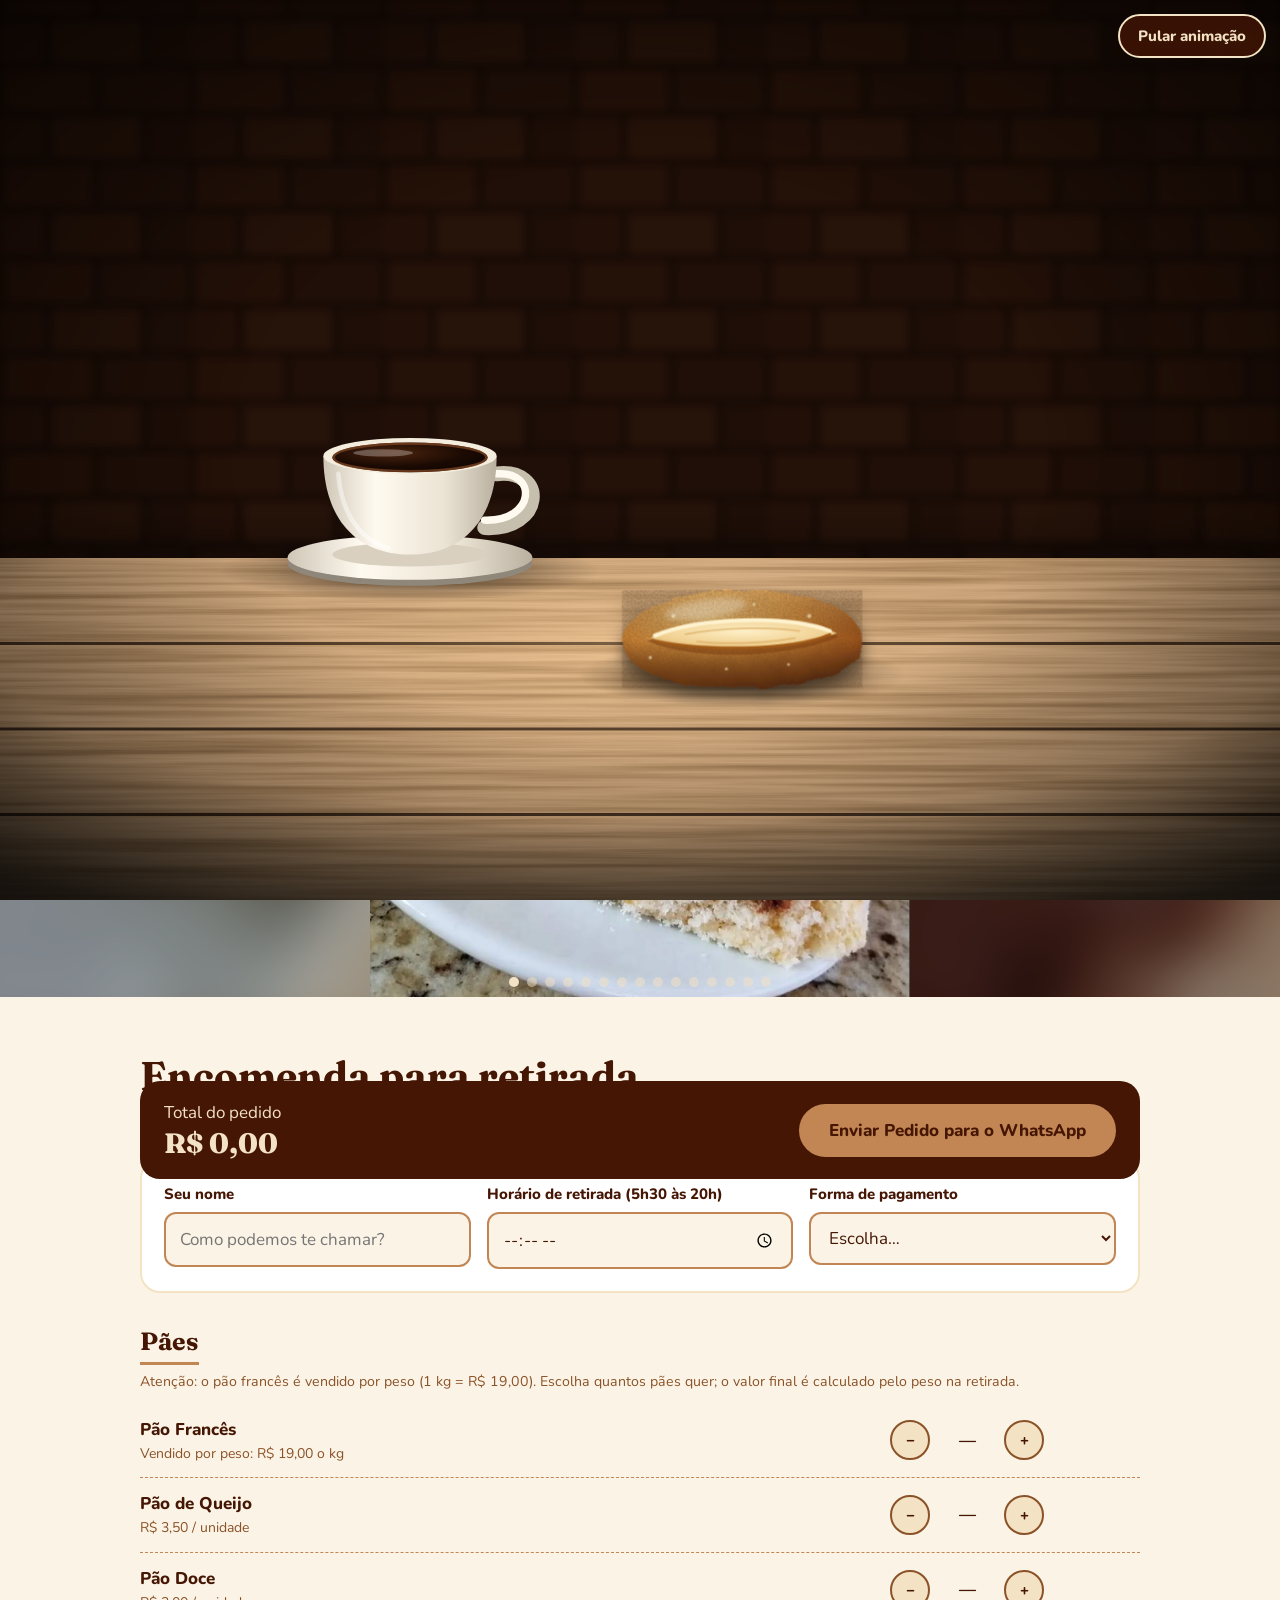
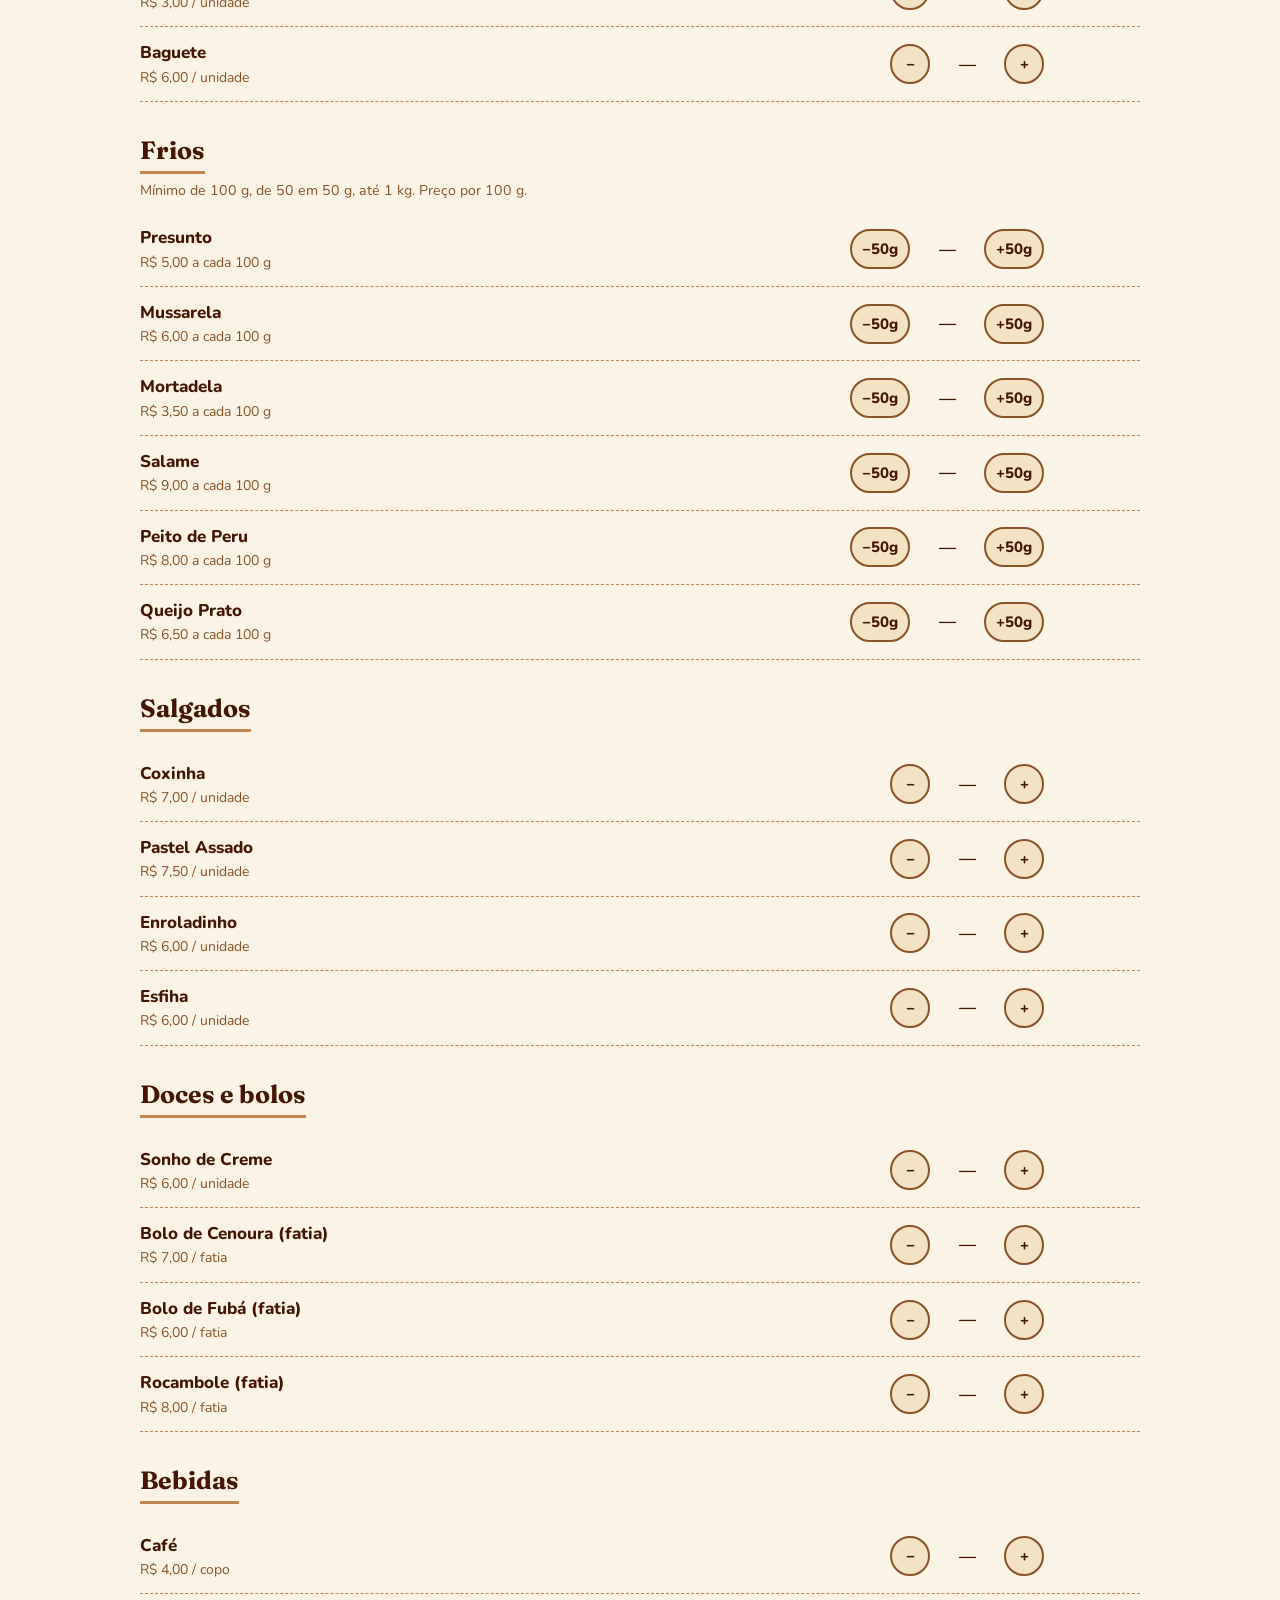
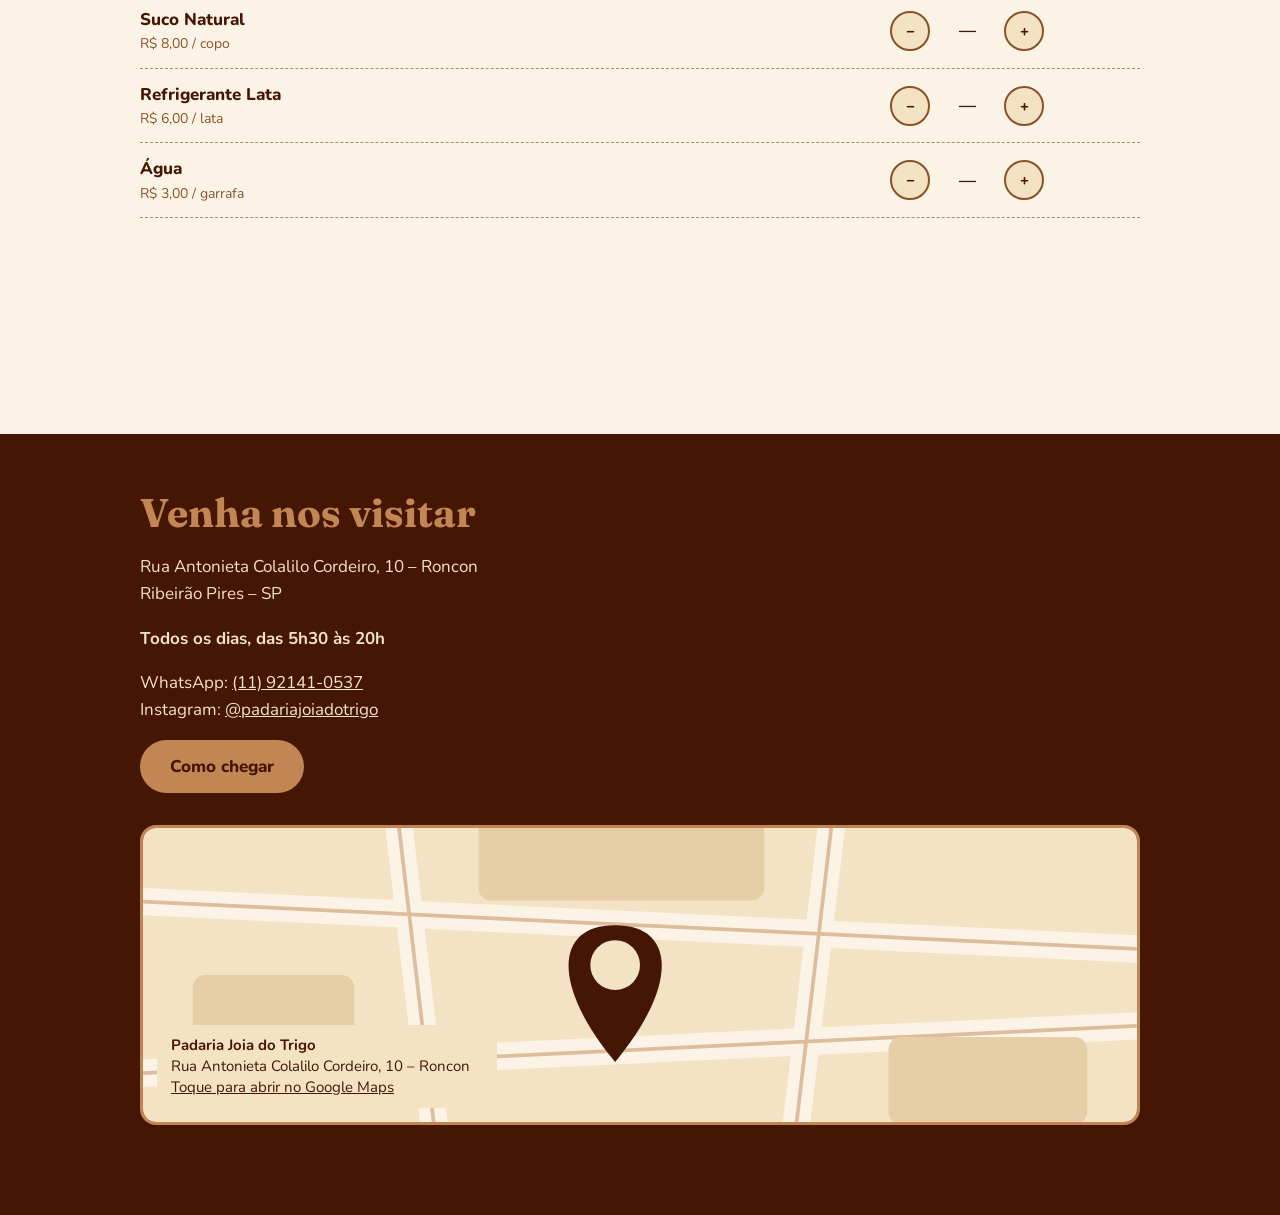
==== index.html @ 9c21bfbc "Add files via upload" ====
<!DOCTYPE html><html lang="pt-BR"><head><meta charset="utf-8"><meta name="viewport" content="width=device-width, initial-scale=1, viewport-fit=cover"><meta name="description" content="Padaria Joia do Trigo – Sabor e Tradição no Roncon, Ribeirão Pires. Faça sua encomenda para retirada pelo WhatsApp."><link rel="icon" href="images/logo.jpg"><title>Padaria Joia do Trigo</title>
<link href="https://fonts.googleapis.com/css2?family=Fraunces:wght@600;800&family=Nunito:wght@400;600;800&display=swap" rel="stylesheet">
<link rel="stylesheet" href="css/style.css"><link rel="stylesheet" href="css/intro.css"></head><body class="intro-on">
<noscript><style>#intro{display:none}.intro-on{overflow:auto}.intro-on .hero img.logo{visibility:visible}</style></noscript>
<div id="intro" role="dialog" aria-label="Animação de abertura">
<div class="world" aria-hidden="true">
<svg width="0" height="0" style="position:absolute" aria-hidden="true"><defs>
<pattern id="brk" width="120" height="60" patternUnits="userSpaceOnUse"><rect width="120" height="60" fill="#2a140a"/>
<rect x="2" y="2" width="56" height="26" rx="2" fill="#7a3b1b"/><rect x="62" y="2" width="56" height="26" rx="2" fill="#63301a"/>
<rect x="-28" y="32" width="56" height="26" rx="2" fill="#6e371a"/><rect x="32" y="32" width="56" height="26" rx="2" fill="#86441f"/><rect x="92" y="32" width="56" height="26" rx="2" fill="#5b2c15"/></pattern>
<filter id="speck" x="0" y="0" width="100%" height="100%"><feTurbulence type="fractalNoise" baseFrequency=".85" numOctaves="3" seed="4"/><feColorMatrix type="matrix" values="0 0 0 0 .1 0 0 0 0 .05 0 0 0 0 .02 1.5 0 0 0 -.3"/></filter>
<filter id="wood" x="0" y="0" width="100%" height="100%"><feTurbulence type="fractalNoise" baseFrequency=".004 .16" numOctaves="4" seed="8"/><feColorMatrix type="matrix" values="1 0 0 0 0 1 0 0 0 0 1 0 0 0 0 0 0 0 0 1"/><feComponentTransfer><feFuncR type="table" tableValues=".3 .55 .8 .62"/><feFuncG type="table" tableValues=".16 .32 .5 .36"/><feFuncB type="table" tableValues=".07 .15 .27 .18"/></feComponentTransfer></filter>
<filter id="rough" x="-5%" y="-10%" width="110%" height="120%"><feTurbulence type="fractalNoise" baseFrequency=".06" numOctaves="2" seed="3" result="t"/><feDisplacementMap in="SourceGraphic" in2="t" scale="5"/></filter>
<filter id="blur2"><feGaussianBlur stdDeviation="2.5"/></filter>
<radialGradient id="bodyg" cx=".35" cy=".28" r=".85"><stop offset="0" stop-color="#f7c978"/><stop offset=".45" stop-color="#d98c37"/><stop offset=".8" stop-color="#a65519"/><stop offset="1" stop-color="#5f2d0d"/></radialGradient>
<linearGradient id="shade" x1="0" y1="0" x2="0" y2="1"><stop offset="0" stop-color="#ffe6a8" stop-opacity=".35"/><stop offset=".5" stop-color="#000" stop-opacity="0"/><stop offset="1" stop-color="#2a0e00" stop-opacity=".55"/></linearGradient>
<radialGradient id="crumb" cx=".5" cy=".4" r=".7"><stop offset="0" stop-color="#fff0c8"/><stop offset=".7" stop-color="#f0cf8f"/><stop offset="1" stop-color="#c98d45"/></radialGradient>
<radialGradient id="cof" cx=".4" cy=".35" r=".75"><stop offset="0" stop-color="#4a230d"/><stop offset=".6" stop-color="#1b0a03"/><stop offset="1" stop-color="#0c0401"/></radialGradient>
<linearGradient id="por" x1="0" x2="1"><stop offset="0" stop-color="#cfc6b6"/><stop offset=".3" stop-color="#fffaf0"/><stop offset=".7" stop-color="#ebe3d3"/><stop offset="1" stop-color="#b9b0a0"/></linearGradient>
<radialGradient id="fireg" cx=".5" cy=".75" r=".8"><stop offset="0" stop-color="#fff0a8"/><stop offset=".25" stop-color="#ffb43a"/><stop offset=".6" stop-color="#e0620f"/><stop offset="1" stop-color="#6a1b00"/></radialGradient>
<radialGradient id="ovl" cx=".5" cy=".6" r=".6"><stop offset="0" stop-color="#ff9a30" stop-opacity=".55"/><stop offset="1" stop-color="#ff9a30" stop-opacity="0"/></radialGradient>
<radialGradient id="tl" cx=".5" cy=".25" r=".85"><stop offset="0" stop-color="#ffd9a0" stop-opacity=".28"/><stop offset=".6" stop-color="#000" stop-opacity=".1"/><stop offset="1" stop-color="#000" stop-opacity=".7"/></radialGradient><clipPath id="mclip"><path d="M135 440V245C135 160 215 105 320 105S505 160 505 245V440Z"/></clipPath>
</defs></svg>
<svg class="wall" viewBox="0 0 800 600" preserveAspectRatio="xMidYMid slice"><rect width="800" height="600" fill="url(#brk)"/><rect width="800" height="600" filter="url(#speck)" opacity=".7"/></svg><div class="spill"></div>
<div class="oven"><svg viewBox="0 0 640 460" class="ovsvg"><path d="M40 440V230C40 90 160 20 320 20S600 90 600 230V440Z" fill="url(#brk)"/><path d="M40 440V230C40 90 160 20 320 20S600 90 600 230V440Z" fill="url(#ovl)"/>
<path d="M115 440V245C115 140 205 80 320 80S525 140 525 245V440" fill="none" stroke="#2a140a" stroke-width="46"/><path d="M115 440V245C115 140 205 80 320 80S525 140 525 245V440" fill="none" stroke="#9a5026" stroke-width="40" stroke-dasharray="25 4"/><path d="M115 440V245C115 140 205 80 320 80S525 140 525 245V440" fill="none" stroke="#ffb066" stroke-opacity=".25" stroke-width="40" stroke-dasharray="25 4" transform="translate(0 -2)"/>
<g clip-path="url(#mclip)"><rect x="120" y="90" width="400" height="360" fill="url(#fireg)"/><rect x="120" y="90" width="400" height="360" fill="url(#brk)" opacity=".35"/><g class="fire"><ellipse cx="260" cy="400" rx="60" ry="26" fill="#ffd25a"/><ellipse cx="380" cy="405" rx="55" ry="22" fill="#ffc23a"/><ellipse cx="320" cy="385" rx="40" ry="34" fill="#fff2b0"/></g><rect x="120" y="395" width="400" height="50" fill="#1a0a04" opacity=".55"/><path class="dark" d="M135 440V245C135 160 215 105 320 105S505 160 505 245V440Z" fill="#100400"/></g>
<rect x="20" y="436" width="600" height="18" rx="3" fill="#59503f"/><rect x="20" y="436" width="600" height="4" fill="#8d8470"/></svg><div class="door"><i></i></div></div>
<svg class="room" viewBox="0 0 800 600" preserveAspectRatio="xMidYMid slice"><rect width="800" height="600" fill="url(#brk)"/><rect width="800" height="600" fill="#1a0c06" opacity=".72"/></svg>
<div class="table"><svg viewBox="0 0 800 300" preserveAspectRatio="none"><rect width="800" height="300" filter="url(#wood)"/><g stroke="#1c0d05" stroke-width="2.5" opacity=".75"><path d="M0 75H800M0 150H800M0 225H800"/></g><g stroke="#e6b27a" stroke-width="1" opacity=".35"><path d="M0 77H800M0 152H800M0 227H800"/></g><rect width="800" height="300" fill="url(#tl)"/></svg></div>
<div class="cshadow"></div><div class="bshadow"></div>
<div class="cup"><svg viewBox="0 0 180 130"><ellipse cx="90" cy="112" rx="82" ry="15" fill="#8f877a"/><ellipse cx="90" cy="108" rx="82" ry="15" fill="url(#por)"/><ellipse cx="90" cy="106" rx="52" ry="8" fill="#d9d0bf"/><path d="M148 52C182 48 180 90 140 88" fill="none" stroke="#c7bfae" stroke-width="10" stroke-linecap="round"/><path d="M148 52C176 50 174 84 140 83" fill="none" stroke="#fffaf0" stroke-width="5" stroke-linecap="round"/><path d="M32 40H148C148 82 126 106 90 106S32 82 32 40Z" fill="url(#por)"/><ellipse cx="90" cy="40" rx="58" ry="12" fill="#f4ecdc"/><ellipse cx="90" cy="41" rx="52" ry="10" fill="url(#cof)"/><ellipse cx="90" cy="41" rx="51" ry="9.2" fill="none" stroke="#7a4220" stroke-width="1.6" opacity=".8"/><ellipse cx="72" cy="38" rx="20" ry="2.4" fill="#fff" opacity=".28"/><path d="M42 52C44 78 56 96 76 102" fill="none" stroke="#fff" stroke-opacity=".45" stroke-width="3" stroke-linecap="round"/></svg></div>
<div class="bread"><svg viewBox="0 0 220 100"><g filter="url(#rough)"><path id="bp" d="M6 52C10 20 60 8 112 8s100 12 102 44c-2 30-49 40-102 40S10 84 6 52Z" fill="url(#bodyg)"/><path d="M6 52C10 20 60 8 112 8s100 12 102 44c-2 30-49 40-102 40S10 84 6 52Z" fill="url(#shade)"/></g>
<path d="M6 52C10 20 60 8 112 8s100 12 102 44c-2 30-49 40-102 40S10 84 6 52Z" filter="url(#speck)" opacity=".5"/>
<path d="M28 50C70 26 152 24 194 46C152 64 70 68 28 50Z" fill="#7a3c10" opacity=".55" transform="translate(0 2)"/><path d="M30 49C70 30 152 28 192 45C152 60 70 63 30 49Z" fill="url(#crumb)"/>
<path d="M34 47C72 31 150 29 186 43" fill="none" stroke="#fff3cf" stroke-width="3.5" stroke-linecap="round"/><path d="M36 52C74 60 150 61 186 46" fill="none" stroke="#a15a17" stroke-width="2.5" stroke-linecap="round"/><path d="M60 46C90 40 130 39 160 43M70 52C96 55 132 54 156 49" fill="none" stroke="#d9a85c" stroke-width="1.4" opacity=".7"/>
<ellipse cx="78" cy="24" rx="36" ry="8" fill="#fff" opacity=".28" filter="url(#blur2)" transform="rotate(-8 78 24)"/><g fill="#fff6dc" opacity=".55"><circle cx="50" cy="30" r="1.6"/><circle cx="120" cy="20" r="1.3"/><circle cx="168" cy="30" r="1.8"/><circle cx="96" cy="76" r="1.4"/><circle cx="150" cy="72" r="1.2"/><circle cx="30" cy="66" r="1.5"/></g></svg></div>

</div>
<canvas aria-hidden="true"></canvas><div class="dim"></div><div class="vig"></div>
<img class="logo" src="images/logo.jpg" alt="Logo da Padaria Joia do Trigo">
<button id="skip" type="button">Pular animação</button></div>

<header class="hero"><div class="wrap"><div>
<h1>Padaria Joia do Trigo – Sabor e Tradição no Roncon</h1>
<p>Pães sempre quentinhos, frios de qualidade, bolos e doces feitos todo dia. Aberto todos os dias das 5h30 às 20h.</p>
<a class="btn" href="#encomenda">Fazer Encomenda</a></div>
<img class="logo" src="images/logo.jpg" alt="Logo da Padaria Joia do Trigo, desde 1995"></div>
<div class="car" aria-label="Fotos dos nossos produtos"><div class="slides" id="slides"><div class="s"><img class="bg" alt="" aria-hidden="true"><img class="fg" src="images/foto-01.jpg" alt="Sonho recheado de chocolate"></div><div class="s"><img class="bg" alt="" aria-hidden="true"><img class="fg" src="images/foto-02.jpg" alt="Bolo de banana caramelizada"></div><div class="s"><img class="bg" alt="" aria-hidden="true"><img class="fg" src="images/foto-03.jpg" alt="Bolo de laranja"></div><div class="s"><img class="bg" alt="" aria-hidden="true"><img class="fg" src="images/foto-04.jpg" alt="Biscoito com goiabada"></div><div class="s"><img class="bg" alt="" aria-hidden="true"><img class="fg" src="images/foto-05.jpg" alt="Rocambole de morango"></div><div class="s"><img class="bg" alt="" aria-hidden="true"><img class="fg" src="images/foto-06.jpg" alt="Sonho de creme"></div><div class="s"><img class="bg" alt="" aria-hidden="true"><img class="fg" src="images/foto-07.jpg" alt="Brigadeiro"></div><div class="s"><img class="bg" alt="" aria-hidden="true"><img class="fg" src="images/foto-08.jpg" alt="Rosquinhas açucaradas"></div><div class="s"><img class="bg" alt="" aria-hidden="true"><img class="fg" src="images/foto-09.jpg" alt="Sonhos com doce de leite"></div><div class="s"><img class="bg" alt="" aria-hidden="true"><img class="fg" src="images/foto-10.jpg" alt="Copinhos de chocolate com morango"></div><div class="s"><img class="bg" alt="" aria-hidden="true"><img class="fg" src="images/foto-11.jpg" alt="Copinhos de creme com morango"></div><div class="s"><img class="bg" alt="" aria-hidden="true"><img class="fg" src="images/foto-12.jpg" alt="Vitrine de salgados e doces"></div><div class="s"><img class="bg" alt="" aria-hidden="true"><img class="fg" src="images/foto-13.jpg" alt="Vitrine de rosquinhas e sonhos"></div><div class="s"><img class="bg" alt="" aria-hidden="true"><img class="fg" src="images/foto-14.jpg" alt="Vitrine de bolos e sobremesas"></div><div class="s"><img class="bg" alt="" aria-hidden="true"><img class="fg" src="images/foto-15.jpg" alt="Vitrine de pães doces"></div></div>
<button class="prev" aria-label="Foto anterior">‹</button><button class="next" aria-label="Próxima foto">›</button><div class="dots" id="dots"></div></div></header>

<section id="encomenda"><div class="wrap">
<h2>Encomenda para retirada</h2><p class="sub">Monte seu pedido e envie pelo WhatsApp. O pagamento é feito na retirada.</p>
<div class="card fields">
<div><label for="nome">Seu nome</label><input id="nome" autocomplete="name" placeholder="Como podemos te chamar?"></div>
<div><label for="hora">Horário de retirada (5h30 às 20h)</label><input id="hora" type="time" min="05:30" max="20:00"></div>
<div><label for="pag">Forma de pagamento</label><select id="pag"><option value="">Escolha…</option><option>Dinheiro</option><option>Pix</option><option>Cartão de débito</option><option>Cartão de crédito</option></select></div></div>

<div id="menu"></div>
<div class="total"><div>Total do pedido<br><strong id="tot">R$ 0,00</strong><small id="wn" style="display:none;font-size:13px;opacity:.85"><br>Sem o pão francês, cobrado pelo peso</small></div><button class="btn send" id="send">Enviar Pedido para o WhatsApp</button></div>
<p class="err" id="err" role="alert"></p>
</div></section>

<footer id="local"><div class="wrap"><div>
<h2>Venha nos visitar</h2>
<p>Rua Antonieta Colalilo Cordeiro, 10 – Roncon<br>Ribeirão Pires – SP</p>
<p><b>Todos os dias, das 5h30 às 20h</b></p>
<p>WhatsApp: <a href="https://wa.me/5511921410537">(11) 92141-0537</a><br>Instagram: <a href="https://instagram.com/padariajoiadotrigo">@padariajoiadotrigo</a></p>
<a class="btn send" href="https://www.google.com/maps/dir/?api=1&destination=Rua+Antonieta+Colalilo+Cordeiro+10+Roncon+Ribeirao+Pires+SP">Como chegar</a></div>
<a class="map" href="https://www.google.com/maps/search/?api=1&query=Rua+Antonieta+Colalilo+Cordeiro+10+Roncon+Ribeirao+Pires+SP" target="_blank" rel="noopener" aria-label="Abrir a localização da padaria no Google Maps">
<svg viewBox="0 0 800 300" preserveAspectRatio="xMidYMid slice" aria-hidden="true"><rect width="800" height="300" fill="#f3e2c4"/><g stroke="#fbf4e6" stroke-width="22" fill="none"><path d="M-20 90 L820 130"/><path d="M-20 230 L820 190"/><path d="M200 -20 L240 320"/><path d="M560 -20 L520 320"/></g><g stroke="#c28554" stroke-width="3" fill="none" opacity=".5"><path d="M-20 90 L820 130"/><path d="M-20 230 L820 190"/><path d="M200 -20 L240 320"/><path d="M560 -20 L520 320"/></g><rect x="270" y="20" width="230" height="70" rx="10" fill="#e6cfa6"/><rect x="600" y="200" width="160" height="70" rx="10" fill="#e6cfa6"/><rect x="40" y="150" width="130" height="60" rx="10" fill="#e6cfa6"/><g transform="translate(380 150)"><path d="M0 70C-50 10-50-40 0-40S50 10 0 70Z" fill="#461604"/><circle cy="-8" r="20" fill="#f3e2c4"/></g></svg>
<span class="mapcap"><b>Padaria Joia do Trigo</b><br>Rua Antonieta Colalilo Cordeiro, 10 – Roncon<br><u>Toque para abrir no Google Maps</u></span></a></div></footer>

<a class="wa" href="https://wa.me/5511921410537" aria-label="Chamar no WhatsApp"><svg viewBox="0 0 24 24"><path d="M12 2a10 10 0 0 0-8.6 15.1L2 22l5-1.3A10 10 0 1 0 12 2Zm5.8 14.2c-.2.7-1.4 1.300-1.900 1.300-.5.1-1.100.1-1.800-.1-.4-.1-1-.3-1.700-.6-3-1.300-4.900-4.300-5-4.500-.1-.2-1.200-1.600-1.200-3s.8-2.100 1-2.400c.3-.3.600-.3.800-.3h.6c.2 0 .4 0 .6.500l.8 1.900c.1.2.1.400 0 .6l-.4.600c-.2.200-.3.300-.1.600.2.300.8 1.300 1.700 2.100 1.200 1 2.100 1.300 2.400 1.500.3.100.5.100.6-.1l.9-1.100c.2-.3.400-.2.700-.1l1.800.9c.3.100.5.200.5.300.1.200.1.800-.1 1.500Z"/></svg></a>

<script src="js/main.js"></script><script src="js/intro.js"></script></body></html>
---- css/style.css ----
:root{--dark:#461604;--brown:#8b5228;--caramel:#c28554;--cream:#f3e2c4;--paper:#fbf4e6;--ink:#461604;box-sizing:border-box;padding-top:env(safe-area-inset-top,0px);padding-bottom:env(safe-area-inset-bottom,0px)}
*,*:before,*:after{box-sizing:inherit}html{scroll-behavior:smooth;scroll-padding-top:env(safe-area-inset-top,0px)}
body{margin:0;background:var(--paper);color:var(--ink);font:17px/1.6 Nunito,system-ui,sans-serif}
h1,h2,h3{font-family:Fraunces,Georgia,serif;line-height:1.15;margin:0}
.wrap{max-width:1040px;margin:0 auto;padding:0 20px}
.btn{display:inline-block;border:0;border-radius:999px;background:var(--dark);color:var(--cream);font:800 17px Nunito,sans-serif;padding:15px 30px;cursor:pointer;text-decoration:none}
.btn:hover{background:var(--brown)}.btn:focus-visible,button:focus-visible,input:focus-visible,select:focus-visible{outline:3px solid var(--caramel);outline-offset:2px}
.hero{background:var(--caramel);color:var(--dark);padding:48px 0 0;overflow:hidden}
.hero .wrap{display:grid;grid-template-columns:1.2fr .8fr;gap:32px;align-items:center}
.hero h1{font-size:clamp(34px,6vw,60px);font-weight:800}.hero p{font-size:19px;max-width:30em;margin:18px 0 26px}
.hero img.logo{width:100%;max-width:300px;justify-self:center;border-radius:50%;border:6px solid var(--cream);box-shadow:0 10px 30px #461604, 0 0 0 0 transparent}
.car{position:relative;margin-top:44px;background:var(--dark)}
.slides{display:flex;transition:transform .6s ease}
.s{flex:0 0 100%;position:relative;height:min(75vw,540px);overflow:hidden;background:var(--dark)}.s img{position:absolute;inset:0;width:100%;height:100%}.s .bg{object-fit:cover;filter:blur(24px) brightness(.7);transform:scale(1.2)}.s .fg{object-fit:contain;object-position:center}
.car button{position:absolute;top:50%;transform:translateY(-50%);width:44px;height:44px;border-radius:50%;border:0;background:var(--cream);color:var(--dark);font-size:22px;cursor:pointer}
.prev{left:12px}.next{right:12px}
.dots{position:absolute;bottom:10px;left:0;right:0;display:flex;justify-content:center;gap:8px}
.dots i{width:10px;height:10px;border-radius:50%;background:var(--cream);opacity:.5;cursor:pointer}.dots i.on{opacity:1}
section{padding:56px 0}h2{font-size:clamp(28px,4.5vw,40px);margin-bottom:8px}.sub{color:var(--brown);margin:0 0 24px}
.card{background:#fff;border:2px solid var(--cream);border-radius:20px;padding:22px}
.fields{display:grid;grid-template-columns:repeat(auto-fit,minmax(220px,1fr));gap:16px}
label{display:block;font-weight:800;font-size:15px;margin-bottom:6px}
input,select{width:100%;font:inherit;padding:12px 14px;border:2px solid var(--caramel);border-radius:12px;background:var(--paper);color:var(--ink)}
.cat{margin-top:34px}.cat h3{font-size:25px;border-bottom:3px solid var(--caramel);padding-bottom:6px;margin-bottom:6px;display:inline-block}
.cat small{display:block;color:var(--brown);margin-bottom:10px}
.item{display:flex;align-items:center;gap:12px;padding:12px 0;border-bottom:1px dashed var(--caramel);flex-wrap:wrap}
.item .n{flex:1 1 150px;font-weight:800}.item .n span{display:block;font-weight:400;font-size:14px;color:var(--brown)}
.q{display:flex;align-items:center;gap:8px}.q button{min-width:40px;height:40px;padding:0 10px;border-radius:999px;border:2px solid var(--brown);background:var(--cream);color:var(--dark);font:800 15px Nunito,sans-serif;cursor:pointer}
.q button:hover{background:var(--caramel)}.q b{min-width:58px;text-align:center}
.sub2{min-width:84px;text-align:right;font-weight:800}
.total{position:sticky;bottom:0;margin-top:28px;background:var(--dark);color:var(--cream);border-radius:20px;padding:18px 24px;display:flex;justify-content:space-between;align-items:center;gap:16px;flex-wrap:wrap}
.total strong{font:800 28px Fraunces,serif}
.send{background:var(--caramel);color:var(--dark)}.send:hover{background:var(--cream)}
.err{color:#9b1c1c;font-weight:800;margin:10px 0 0;min-height:1.4em}
footer{background:var(--dark);color:var(--cream);padding:56px 0 90px}
footer .wrap{display:block}.map{display:block;position:relative;margin-top:32px;border-radius:16px;overflow:hidden;border:3px solid var(--caramel);height:300px;color:var(--dark);text-decoration:none}.map svg{width:100%;height:100%;display:block}.mapcap{position:absolute;left:14px;bottom:14px;right:14px;max-width:340px;background:var(--cream);border-radius:12px;padding:10px 14px;font-size:15px;line-height:1.4;color:var(--dark)}footer h2{color:var(--caramel)}footer a{color:var(--cream)}
footer iframe{width:100%;height:300px;border:0;border-radius:16px;background:var(--brown)}
.wa{position:fixed;right:max(18px,env(safe-area-inset-right,0px));bottom:calc(18px + env(safe-area-inset-bottom,0px));width:60px;height:60px;border-radius:50%;background:var(--caramel);border:3px solid var(--dark);display:grid;place-items:center;z-index:9}
.wa svg{width:32px;height:32px;fill:var(--dark)}
@media(max-width:720px){.hero .wrap{grid-template-columns:1fr}.hero img.logo{max-width:200px;order:-1}.item{align-items:flex-start}}
@media(prefers-reduced-motion:reduce){.slides{transition:none}}
---- css/intro.css ----
/* Intro cinematográfica: forno > café > logo > site */
.intro-on{overflow:hidden}
.intro-on .hero img.logo{visibility:hidden}
#intro{--u:min(1vw,1.7vh);position:fixed;inset:0;z-index:1000;background:#1a0b03;overflow:hidden;transition:background-color 1.6s ease,opacity .6s ease;color:#f3e2c4;font-family:Nunito,system-ui,sans-serif}
#intro.out{opacity:0;pointer-events:none}
#intro.s4{background-color:transparent}
#intro *{box-sizing:border-box}
.world{position:absolute;inset:0 auto 0 0;width:200vw;will-change:transform;transition:opacity 1.6s}
.go .world{animation:pan 4s 4s cubic-bezier(.45,0,.25,1) forwards}
@keyframes pan{to{transform:translate3d(-100vw,0,0)}}
.wall{position:absolute;left:0;top:0;width:100vw;height:100%;background:repeating-linear-gradient(0deg,rgba(0,0,0,.4) 0 2px,transparent 2px 36px),repeating-linear-gradient(90deg,rgba(0,0,0,.28) 0 2px,transparent 2px 84px),linear-gradient(#5a2a12,#24100a)}
.spill{position:absolute;left:0;top:0;width:100vw;height:100%;background:radial-gradient(ellipse 45% 55% at 50% 48%,rgba(255,170,70,.55),transparent 70%);opacity:0}
.go .spill{animation:fade 2s .4s forwards}
@keyframes fade{to{opacity:1}}
.room{position:absolute;left:100vw;top:0;width:100vw;height:100%;background:radial-gradient(ellipse 60% 50% at 50% 30%,rgba(255,200,130,.28),transparent 70%),linear-gradient(#3a2216,#1d100a)}
.table{position:absolute;left:100vw;top:62vh;width:100vw;height:38vh;background:repeating-linear-gradient(90deg,rgba(0,0,0,.35) 0 2px,transparent 2px 22vw),repeating-linear-gradient(88deg,rgba(255,220,170,.06) 0 3px,rgba(0,0,0,.08) 3px 9px),linear-gradient(#a8693a,#6d3a1c 60%,#4a2410);box-shadow:inset 0 3px 0 #d9a272,0 -14px 40px rgba(0,0,0,.4)}
.oven{position:absolute;left:50vw;top:46%;width:calc(64*var(--u));height:calc(46*var(--u));transform:translate(-50%,-50%);perspective:900px}
.arch{position:absolute;inset:0;border-radius:50% 50% 5% 5%/64% 64% 5% 5%;background:linear-gradient(#3b1b0c,#1f0d05);box-shadow:inset 0 0 0 calc(2*var(--u)) #6b3a1c,0 20px 60px #000a;padding:calc(4*var(--u))}
.mouth{position:relative;width:100%;height:100%;border-radius:50% 50% 3% 3%/62% 62% 3% 3%;overflow:hidden;background:radial-gradient(ellipse at 50% 70%,#ffd27a,#ff8a22 40%,#8b2d00 85%)}
.dark{position:absolute;inset:0;background:#120500;animation:none}
.go .dark{animation:lit 1.8s .3s forwards}
@keyframes lit{to{opacity:0}}
.door{position:absolute;left:calc(4*var(--u));right:calc(4*var(--u));top:calc(4*var(--u));bottom:calc(4*var(--u));border-radius:50% 50% 3% 3%/62% 62% 3% 3%;background:linear-gradient(135deg,#4a4a4a,#1b1b1b);border:3px solid #777;transform-origin:50% 100%;backface-visibility:visible}
.door i{position:absolute;left:25%;right:25%;top:42%;height:5%;border-radius:99px;background:#bbb}
.go .door{animation:door 1.4s .3s cubic-bezier(.2,.7,.2,1) forwards}
@keyframes door{to{transform:rotateX(-84deg)}}
.bread{position:absolute;left:50vw;top:50%;width:calc(22*var(--u));opacity:0;will-change:transform;filter:drop-shadow(0 6px 10px rgba(0,0,0,.45))}
.bread svg,.cup svg{display:block;width:100%;height:auto}
.go .bread{animation:fly 8s forwards}
@keyframes fly{0%{opacity:0;transform:translate(-50%,calc(-50% + 2vh)) scale(.6);animation-timing-function:ease-out}
17%{opacity:1;transform:translate(-50%,calc(-50% + 2vh)) scale(.7);animation-timing-function:cubic-bezier(.3,.7,.3,1)}
50%{opacity:1;transform:translate(-50%,calc(-50% - 14vh)) scale(1.15);animation-timing-function:ease-in-out}
63%{transform:translate(calc(-50% + 36vw),calc(-50% - 30vh)) scale(1.2) rotate(-8deg);animation-timing-function:ease-in-out}
82%{transform:translate(calc(-50% + 84vw),calc(-50% - 18vh)) scale(1.08) rotate(6deg);animation-timing-function:cubic-bezier(.4,0,.3,1)}
100%{opacity:1;transform:translate(calc(-50% + 108vw),calc(-50% + 21vh)) scale(.9) rotate(0)}}
.cup{position:absolute;left:132vw;top:63vh;width:calc(20*var(--u));transform:translate(-50%,-88%);filter:drop-shadow(0 8px 8px rgba(0,0,0,.45))}
canvas{position:absolute;inset:0;width:100%;height:100%;pointer-events:none;transition:opacity 1.2s}
.vig{position:absolute;inset:0;pointer-events:none;background:radial-gradient(ellipse at 50% 50%,transparent 45%,rgba(0,0,0,.65));transition:opacity 1.6s}
.dim{position:absolute;inset:0;background:#120600;opacity:0;transition:opacity 2s;pointer-events:none}
.s3 .dim{opacity:.6}
.logo{position:fixed;left:50%;top:50%;width:min(62vw,340px);aspect-ratio:1;border-radius:50%;border:6px solid #f3e2c4;object-fit:cover;opacity:0;filter:blur(18px) brightness(2.4);transform:translate(-50%,-50%) scale(.88);box-shadow:0 0 90px 20px rgba(255,200,120,.75);transition:opacity 2.4s ease,filter 2.4s ease,transform 1.6s ease,box-shadow 1.6s}
.s3 .logo{opacity:1;filter:none;transform:translate(-50%,-50%) scale(1)}
.s4 .logo{transform:translate(-50%,-50%) scale(1.1);box-shadow:0 10px 30px #461604}
.s4 .world,.s4 .dim,.s4 .vig,.s4 canvas{opacity:0}
#intro .logo.fly{transition:transform 1.8s cubic-bezier(.65,0,.25,1),box-shadow 1s;box-shadow:0 10px 30px #461604}
#skip{position:fixed;top:calc(14px + env(safe-area-inset-top,0px));right:14px;z-index:1001;border:2px solid #f3e2c4;background:rgba(70,22,4,.75);color:#f3e2c4;font:800 15px Nunito,sans-serif;padding:10px 18px;border-radius:999px;cursor:pointer;backdrop-filter:blur(6px)}
#skip:hover{background:#c28554;color:#461604}#skip:focus-visible{outline:3px solid #c28554;outline-offset:2px}
/* v2: acabamento realista */
.wall,.room{position:absolute;top:0;height:100%;width:100vw}.wall{left:0}.room{left:100vw;filter:blur(4px) brightness(.7)}
.oven{aspect-ratio:640/460;height:auto;perspective:1000px;filter:drop-shadow(0 18px 40px rgba(0,0,0,.7))}.ovsvg{position:absolute;inset:0;width:100%;height:100%}
.fire ellipse{transform-box:fill-box;transform-origin:50% 100%;animation:flick .5s infinite alternate ease-in-out}.fire ellipse:nth-child(2){animation-duration:.37s}.fire ellipse:nth-child(3){animation-duration:.61s}
@keyframes flick{from{opacity:.55;transform:scale(.9,.8)}to{opacity:1;transform:scale(1.08,1.15)}}
.dark{opacity:1}.go .dark{animation:lit 1.8s .3s forwards}
.door{left:21.1%;top:22.8%;right:auto;bottom:auto;width:57.8%;height:72.8%;border-radius:50% 50% 2% 2%/55% 55% 2% 2%;background:linear-gradient(135deg,#5c5751,#262320 45%,#3b3732 70%,#151311);border:0;box-shadow:inset 0 0 0 4px #77716a,inset 0 0 40px #000,0 10px 30px #000a}
.door:after{content:"";position:absolute;inset:7% 9%;border:3px dotted #9a948a;border-radius:inherit;opacity:.55}
.door i{background:linear-gradient(#e6e0d6,#7d776e);box-shadow:0 3px 6px #000a}
.go .spill{animation:fade 2s .4s forwards,flk .35s 2.4s infinite alternate ease-in-out}
@keyframes flk{from{opacity:.82}to{opacity:1}}
.table{overflow:hidden}.table svg{width:100%;height:100%;display:block}
.bread{filter:drop-shadow(0 10px 8px rgba(0,0,0,.5))}
.cup{width:calc(21*var(--u));filter:none}
.cshadow,.bshadow{position:absolute;border-radius:50%;background:radial-gradient(ellipse,rgba(0,0,0,.65),transparent 70%);transform:translate(-50%,-50%);pointer-events:none}
.cshadow{left:132vw;top:63.3vh;width:calc(30*var(--u));height:calc(5*var(--u))}
.bshadow{left:158vw;top:75vh;width:calc(26*var(--u));height:calc(5*var(--u));opacity:0}
.go .bshadow{animation:shad 8s forwards}@keyframes shad{0%,78%{opacity:0;transform:translate(-50%,-50%) scale(.6)}100%{opacity:.9;transform:translate(-50%,-50%) scale(1)}}
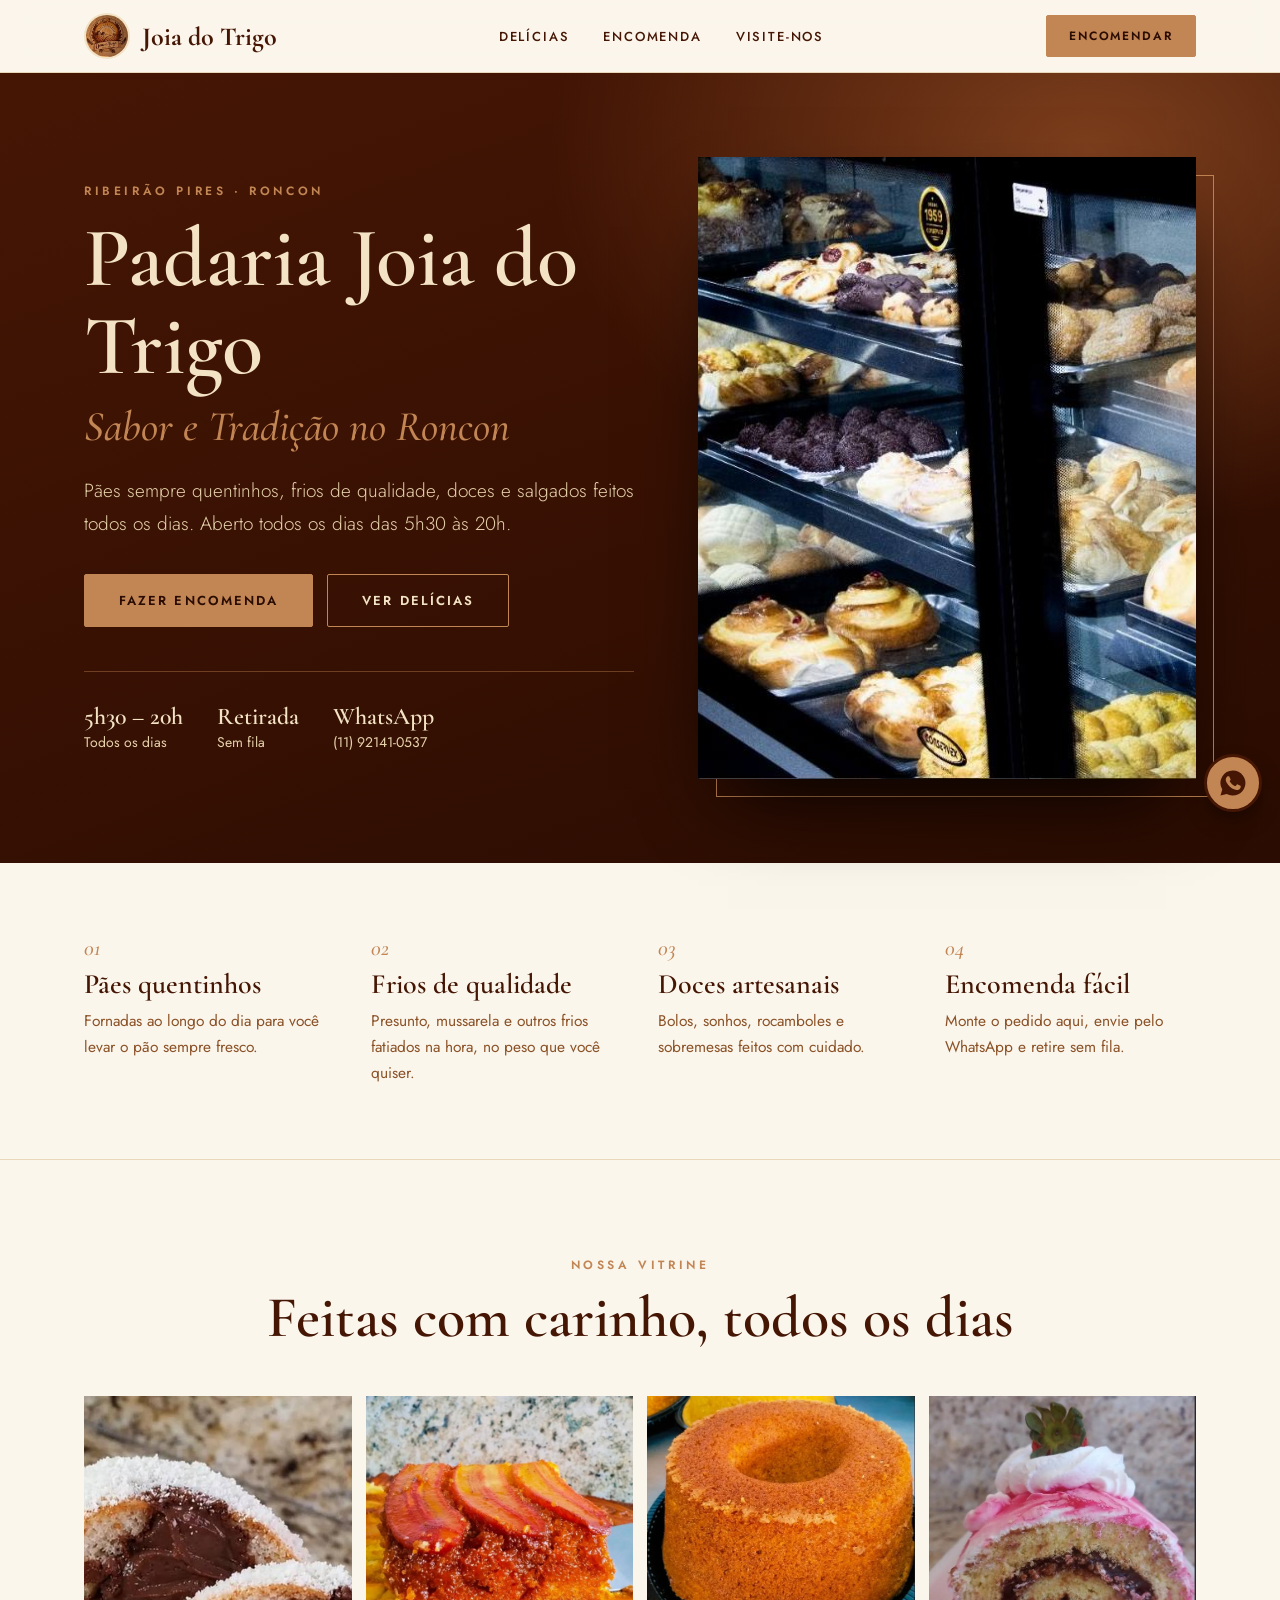
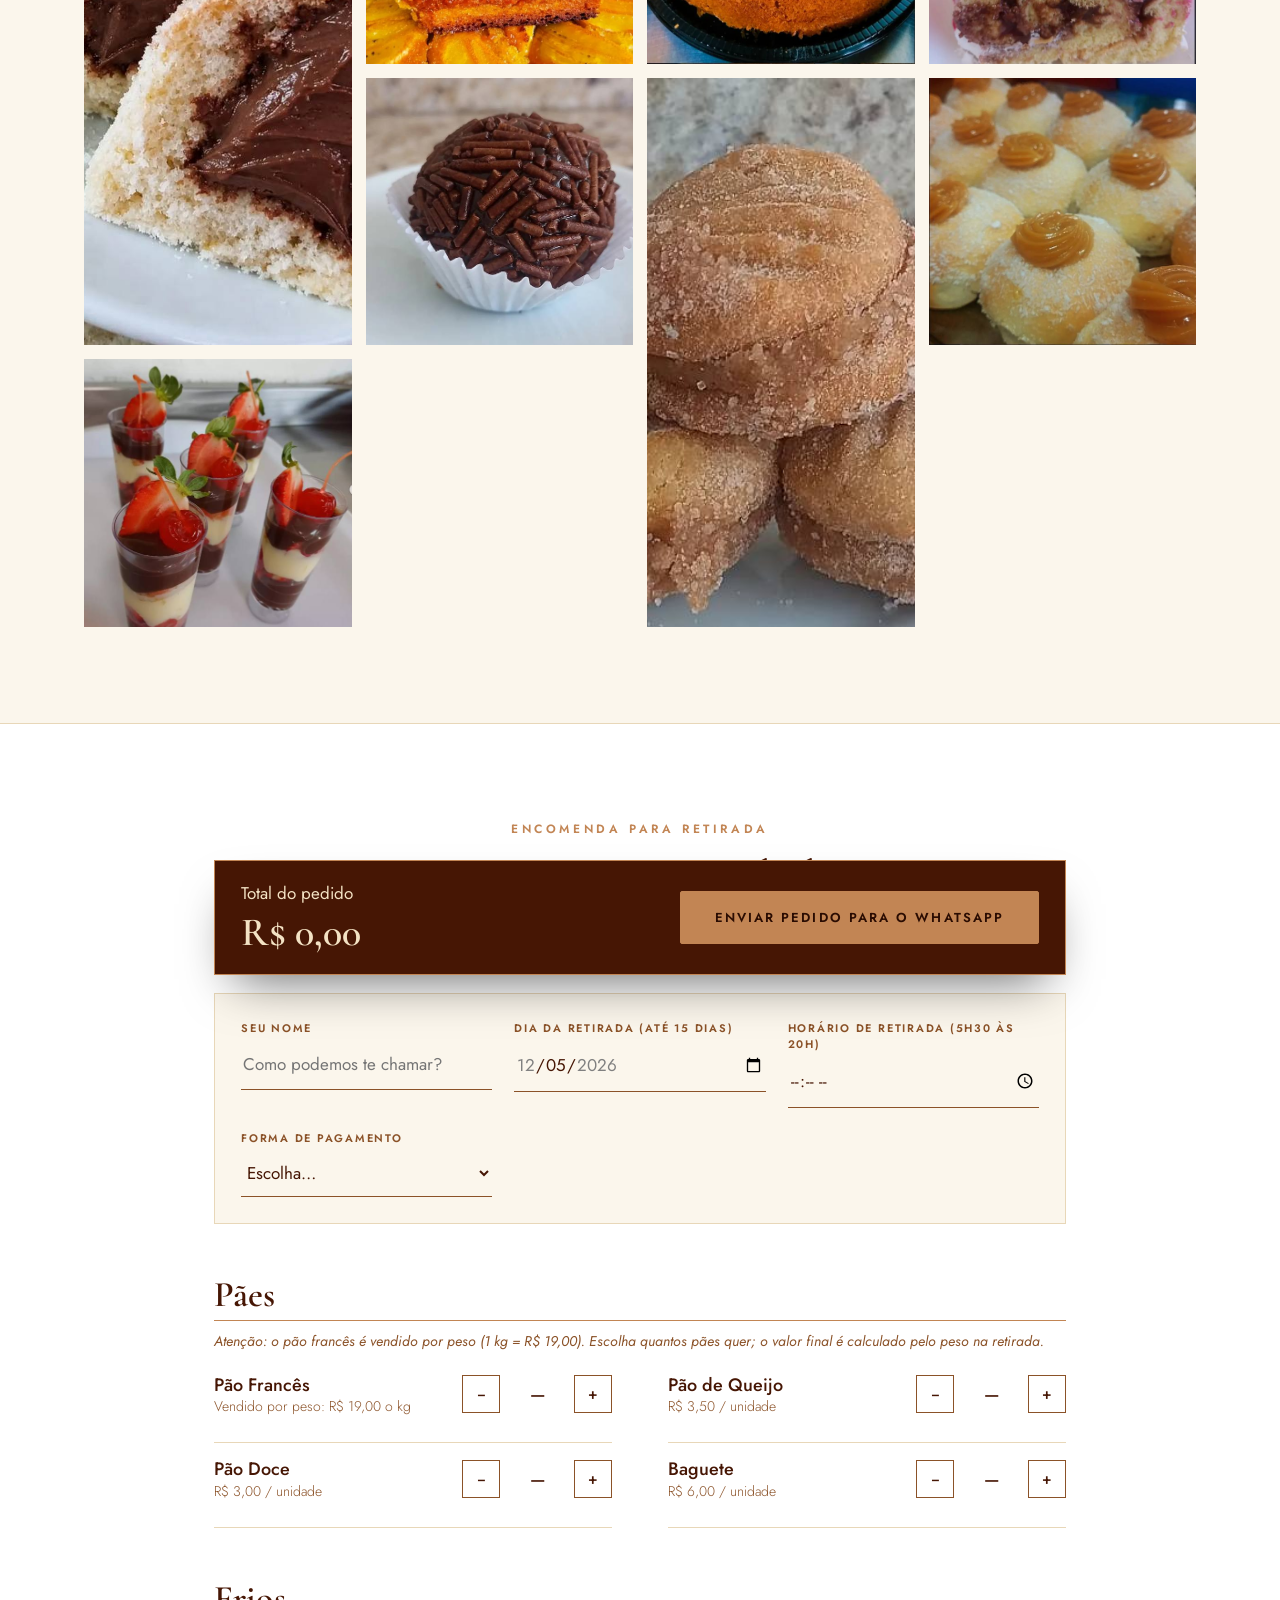
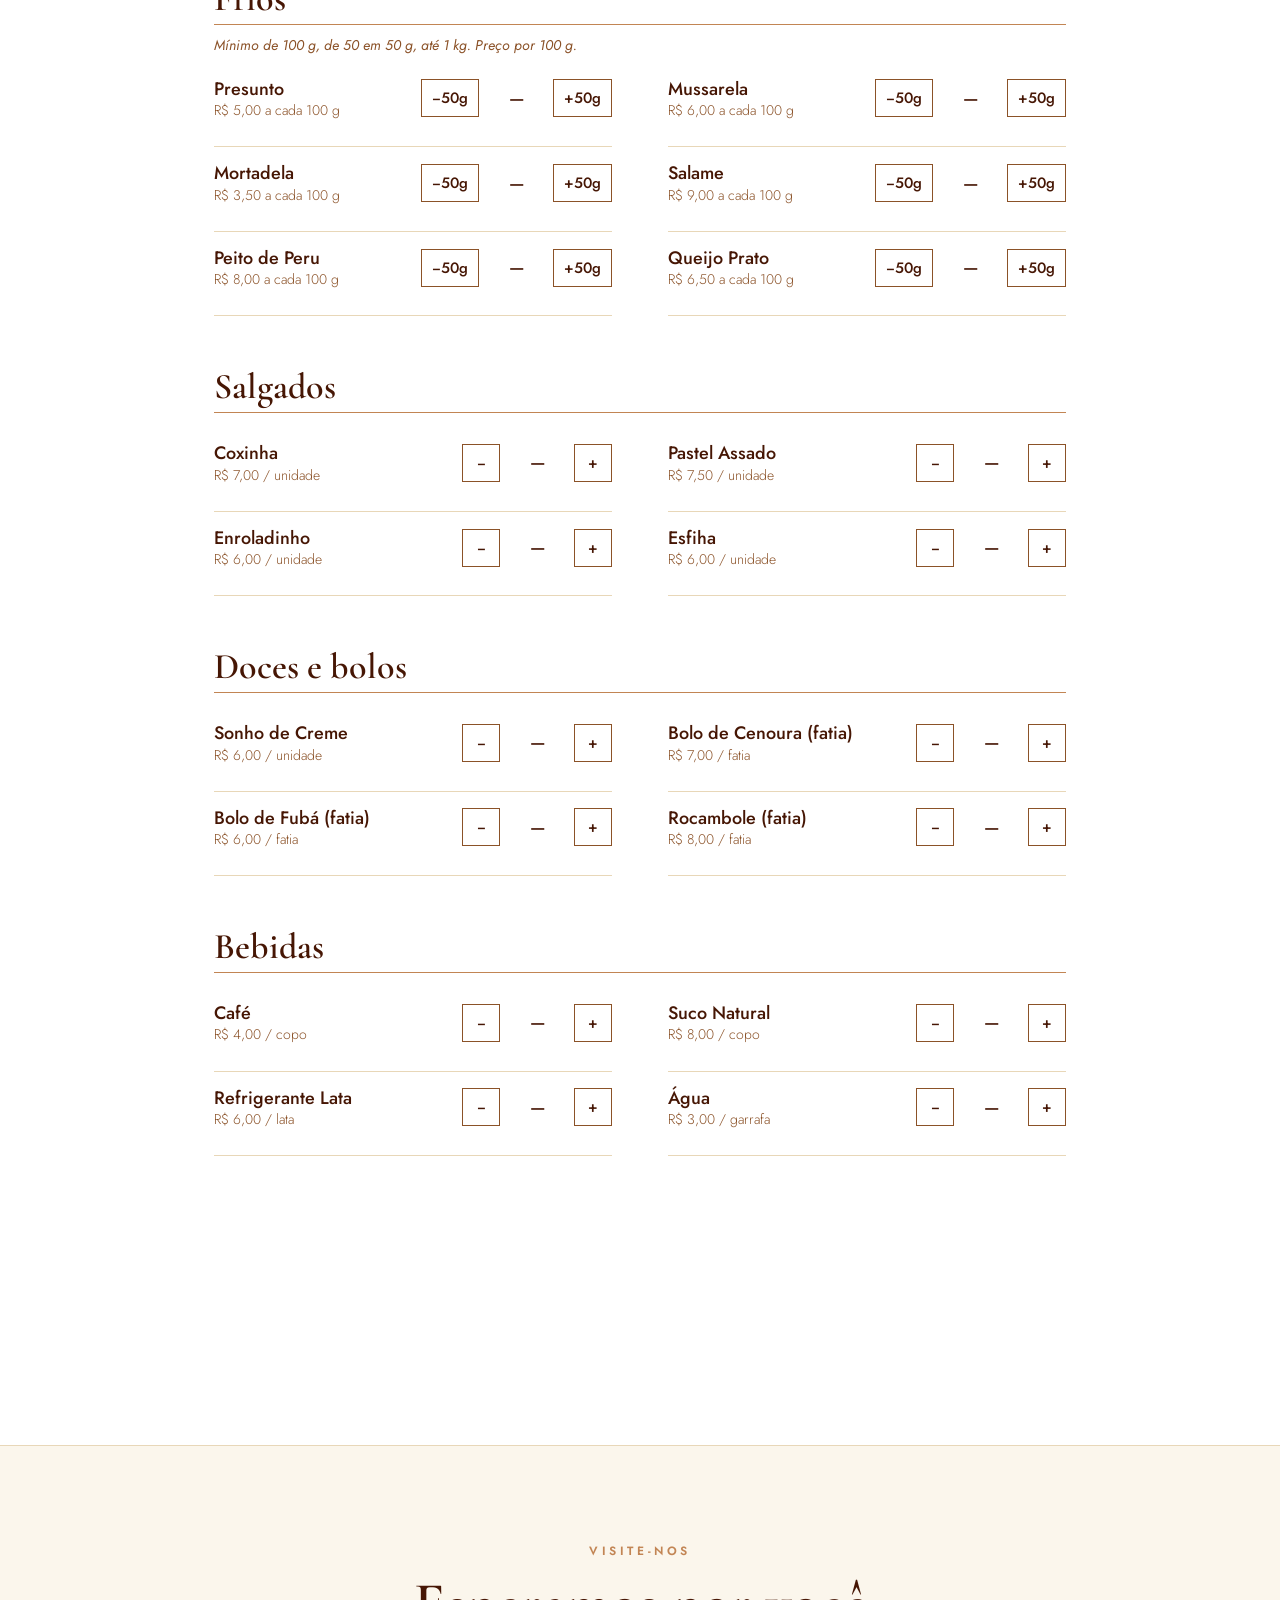
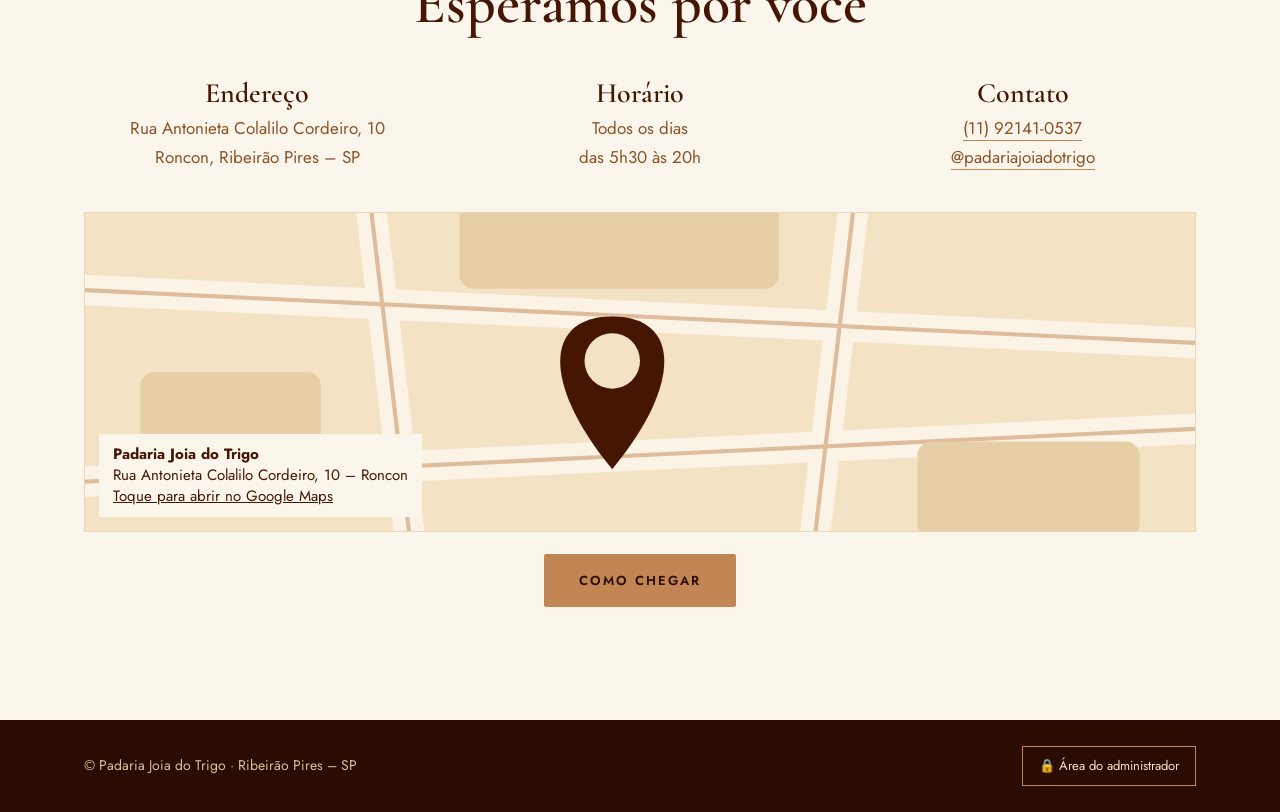
==== commit 8696773f: "Add files via upload" ====
--- a/index.html
+++ b/index.html
@@ -1,76 +1,33 @@
-<!DOCTYPE html><html lang="pt-BR"><head><meta charset="utf-8"><meta name="viewport" content="width=device-width, initial-scale=1, viewport-fit=cover"><meta name="description" content="Padaria Joia do Trigo – Sabor e Tradição no Roncon, Ribeirão Pires. Faça sua encomenda para retirada pelo WhatsApp."><link rel="icon" href="images/logo.jpg"><title>Padaria Joia do Trigo</title>
-<link href="https://fonts.googleapis.com/css2?family=Fraunces:wght@600;800&family=Nunito:wght@400;600;800&display=swap" rel="stylesheet">
-<link rel="stylesheet" href="css/style.css"><link rel="stylesheet" href="css/intro.css"></head><body class="intro-on">
-<noscript><style>#intro{display:none}.intro-on{overflow:auto}.intro-on .hero img.logo{visibility:visible}</style></noscript>
-<div id="intro" role="dialog" aria-label="Animação de abertura">
-<div class="world" aria-hidden="true">
-<svg width="0" height="0" style="position:absolute" aria-hidden="true"><defs>
-<pattern id="brk" width="120" height="60" patternUnits="userSpaceOnUse"><rect width="120" height="60" fill="#2a140a"/>
-<rect x="2" y="2" width="56" height="26" rx="2" fill="#7a3b1b"/><rect x="62" y="2" width="56" height="26" rx="2" fill="#63301a"/>
-<rect x="-28" y="32" width="56" height="26" rx="2" fill="#6e371a"/><rect x="32" y="32" width="56" height="26" rx="2" fill="#86441f"/><rect x="92" y="32" width="56" height="26" rx="2" fill="#5b2c15"/></pattern>
-<filter id="speck" x="0" y="0" width="100%" height="100%"><feTurbulence type="fractalNoise" baseFrequency=".85" numOctaves="3" seed="4"/><feColorMatrix type="matrix" values="0 0 0 0 .1 0 0 0 0 .05 0 0 0 0 .02 1.5 0 0 0 -.3"/></filter>
-<filter id="wood" x="0" y="0" width="100%" height="100%"><feTurbulence type="fractalNoise" baseFrequency=".004 .16" numOctaves="4" seed="8"/><feColorMatrix type="matrix" values="1 0 0 0 0 1 0 0 0 0 1 0 0 0 0 0 0 0 0 1"/><feComponentTransfer><feFuncR type="table" tableValues=".3 .55 .8 .62"/><feFuncG type="table" tableValues=".16 .32 .5 .36"/><feFuncB type="table" tableValues=".07 .15 .27 .18"/></feComponentTransfer></filter>
-<filter id="rough" x="-5%" y="-10%" width="110%" height="120%"><feTurbulence type="fractalNoise" baseFrequency=".06" numOctaves="2" seed="3" result="t"/><feDisplacementMap in="SourceGraphic" in2="t" scale="5"/></filter>
-<filter id="blur2"><feGaussianBlur stdDeviation="2.5"/></filter>
-<radialGradient id="bodyg" cx=".35" cy=".28" r=".85"><stop offset="0" stop-color="#f7c978"/><stop offset=".45" stop-color="#d98c37"/><stop offset=".8" stop-color="#a65519"/><stop offset="1" stop-color="#5f2d0d"/></radialGradient>
-<linearGradient id="shade" x1="0" y1="0" x2="0" y2="1"><stop offset="0" stop-color="#ffe6a8" stop-opacity=".35"/><stop offset=".5" stop-color="#000" stop-opacity="0"/><stop offset="1" stop-color="#2a0e00" stop-opacity=".55"/></linearGradient>
-<radialGradient id="crumb" cx=".5" cy=".4" r=".7"><stop offset="0" stop-color="#fff0c8"/><stop offset=".7" stop-color="#f0cf8f"/><stop offset="1" stop-color="#c98d45"/></radialGradient>
-<radialGradient id="cof" cx=".4" cy=".35" r=".75"><stop offset="0" stop-color="#4a230d"/><stop offset=".6" stop-color="#1b0a03"/><stop offset="1" stop-color="#0c0401"/></radialGradient>
-<linearGradient id="por" x1="0" x2="1"><stop offset="0" stop-color="#cfc6b6"/><stop offset=".3" stop-color="#fffaf0"/><stop offset=".7" stop-color="#ebe3d3"/><stop offset="1" stop-color="#b9b0a0"/></linearGradient>
-<radialGradient id="fireg" cx=".5" cy=".75" r=".8"><stop offset="0" stop-color="#fff0a8"/><stop offset=".25" stop-color="#ffb43a"/><stop offset=".6" stop-color="#e0620f"/><stop offset="1" stop-color="#6a1b00"/></radialGradient>
-<radialGradient id="ovl" cx=".5" cy=".6" r=".6"><stop offset="0" stop-color="#ff9a30" stop-opacity=".55"/><stop offset="1" stop-color="#ff9a30" stop-opacity="0"/></radialGradient>
-<radialGradient id="tl" cx=".5" cy=".25" r=".85"><stop offset="0" stop-color="#ffd9a0" stop-opacity=".28"/><stop offset=".6" stop-color="#000" stop-opacity=".1"/><stop offset="1" stop-color="#000" stop-opacity=".7"/></radialGradient><clipPath id="mclip"><path d="M135 440V245C135 160 215 105 320 105S505 160 505 245V440Z"/></clipPath>
-</defs></svg>
-<svg class="wall" viewBox="0 0 800 600" preserveAspectRatio="xMidYMid slice"><rect width="800" height="600" fill="url(#brk)"/><rect width="800" height="600" filter="url(#speck)" opacity=".7"/></svg><div class="spill"></div>
-<div class="oven"><svg viewBox="0 0 640 460" class="ovsvg"><path d="M40 440V230C40 90 160 20 320 20S600 90 600 230V440Z" fill="url(#brk)"/><path d="M40 440V230C40 90 160 20 320 20S600 90 600 230V440Z" fill="url(#ovl)"/>
-<path d="M115 440V245C115 140 205 80 320 80S525 140 525 245V440" fill="none" stroke="#2a140a" stroke-width="46"/><path d="M115 440V245C115 140 205 80 320 80S525 140 525 245V440" fill="none" stroke="#9a5026" stroke-width="40" stroke-dasharray="25 4"/><path d="M115 440V245C115 140 205 80 320 80S525 140 525 245V440" fill="none" stroke="#ffb066" stroke-opacity=".25" stroke-width="40" stroke-dasharray="25 4" transform="translate(0 -2)"/>
-<g clip-path="url(#mclip)"><rect x="120" y="90" width="400" height="360" fill="url(#fireg)"/><rect x="120" y="90" width="400" height="360" fill="url(#brk)" opacity=".35"/><g class="fire"><ellipse cx="260" cy="400" rx="60" ry="26" fill="#ffd25a"/><ellipse cx="380" cy="405" rx="55" ry="22" fill="#ffc23a"/><ellipse cx="320" cy="385" rx="40" ry="34" fill="#fff2b0"/></g><rect x="120" y="395" width="400" height="50" fill="#1a0a04" opacity=".55"/><path class="dark" d="M135 440V245C135 160 215 105 320 105S505 160 505 245V440Z" fill="#100400"/></g>
-<rect x="20" y="436" width="600" height="18" rx="3" fill="#59503f"/><rect x="20" y="436" width="600" height="4" fill="#8d8470"/></svg><div class="door"><i></i></div></div>
-<svg class="room" viewBox="0 0 800 600" preserveAspectRatio="xMidYMid slice"><rect width="800" height="600" fill="url(#brk)"/><rect width="800" height="600" fill="#1a0c06" opacity=".72"/></svg>
-<div class="table"><svg viewBox="0 0 800 300" preserveAspectRatio="none"><rect width="800" height="300" filter="url(#wood)"/><g stroke="#1c0d05" stroke-width="2.5" opacity=".75"><path d="M0 75H800M0 150H800M0 225H800"/></g><g stroke="#e6b27a" stroke-width="1" opacity=".35"><path d="M0 77H800M0 152H800M0 227H800"/></g><rect width="800" height="300" fill="url(#tl)"/></svg></div>
-<div class="cshadow"></div><div class="bshadow"></div>
-<div class="cup"><svg viewBox="0 0 180 130"><ellipse cx="90" cy="112" rx="82" ry="15" fill="#8f877a"/><ellipse cx="90" cy="108" rx="82" ry="15" fill="url(#por)"/><ellipse cx="90" cy="106" rx="52" ry="8" fill="#d9d0bf"/><path d="M148 52C182 48 180 90 140 88" fill="none" stroke="#c7bfae" stroke-width="10" stroke-linecap="round"/><path d="M148 52C176 50 174 84 140 83" fill="none" stroke="#fffaf0" stroke-width="5" stroke-linecap="round"/><path d="M32 40H148C148 82 126 106 90 106S32 82 32 40Z" fill="url(#por)"/><ellipse cx="90" cy="40" rx="58" ry="12" fill="#f4ecdc"/><ellipse cx="90" cy="41" rx="52" ry="10" fill="url(#cof)"/><ellipse cx="90" cy="41" rx="51" ry="9.2" fill="none" stroke="#7a4220" stroke-width="1.6" opacity=".8"/><ellipse cx="72" cy="38" rx="20" ry="2.4" fill="#fff" opacity=".28"/><path d="M42 52C44 78 56 96 76 102" fill="none" stroke="#fff" stroke-opacity=".45" stroke-width="3" stroke-linecap="round"/></svg></div>
-<div class="bread"><svg viewBox="0 0 220 100"><g filter="url(#rough)"><path id="bp" d="M6 52C10 20 60 8 112 8s100 12 102 44c-2 30-49 40-102 40S10 84 6 52Z" fill="url(#bodyg)"/><path d="M6 52C10 20 60 8 112 8s100 12 102 44c-2 30-49 40-102 40S10 84 6 52Z" fill="url(#shade)"/></g>
-<path d="M6 52C10 20 60 8 112 8s100 12 102 44c-2 30-49 40-102 40S10 84 6 52Z" filter="url(#speck)" opacity=".5"/>
-<path d="M28 50C70 26 152 24 194 46C152 64 70 68 28 50Z" fill="#7a3c10" opacity=".55" transform="translate(0 2)"/><path d="M30 49C70 30 152 28 192 45C152 60 70 63 30 49Z" fill="url(#crumb)"/>
-<path d="M34 47C72 31 150 29 186 43" fill="none" stroke="#fff3cf" stroke-width="3.5" stroke-linecap="round"/><path d="M36 52C74 60 150 61 186 46" fill="none" stroke="#a15a17" stroke-width="2.5" stroke-linecap="round"/><path d="M60 46C90 40 130 39 160 43M70 52C96 55 132 54 156 49" fill="none" stroke="#d9a85c" stroke-width="1.4" opacity=".7"/>
-<ellipse cx="78" cy="24" rx="36" ry="8" fill="#fff" opacity=".28" filter="url(#blur2)" transform="rotate(-8 78 24)"/><g fill="#fff6dc" opacity=".55"><circle cx="50" cy="30" r="1.6"/><circle cx="120" cy="20" r="1.3"/><circle cx="168" cy="30" r="1.8"/><circle cx="96" cy="76" r="1.4"/><circle cx="150" cy="72" r="1.2"/><circle cx="30" cy="66" r="1.5"/></g></svg></div>
-
-</div>
-<canvas aria-hidden="true"></canvas><div class="dim"></div><div class="vig"></div>
-<img class="logo" src="images/logo.jpg" alt="Logo da Padaria Joia do Trigo">
-<button id="skip" type="button">Pular animação</button></div>
-
-<header class="hero"><div class="wrap"><div>
-<h1>Padaria Joia do Trigo – Sabor e Tradição no Roncon</h1>
-<p>Pães sempre quentinhos, frios de qualidade, bolos e doces feitos todo dia. Aberto todos os dias das 5h30 às 20h.</p>
-<a class="btn" href="#encomenda">Fazer Encomenda</a></div>
-<img class="logo" src="images/logo.jpg" alt="Logo da Padaria Joia do Trigo, desde 1995"></div>
-<div class="car" aria-label="Fotos dos nossos produtos"><div class="slides" id="slides"><div class="s"><img class="bg" alt="" aria-hidden="true"><img class="fg" src="images/foto-01.jpg" alt="Sonho recheado de chocolate"></div><div class="s"><img class="bg" alt="" aria-hidden="true"><img class="fg" src="images/foto-02.jpg" alt="Bolo de banana caramelizada"></div><div class="s"><img class="bg" alt="" aria-hidden="true"><img class="fg" src="images/foto-03.jpg" alt="Bolo de laranja"></div><div class="s"><img class="bg" alt="" aria-hidden="true"><img class="fg" src="images/foto-04.jpg" alt="Biscoito com goiabada"></div><div class="s"><img class="bg" alt="" aria-hidden="true"><img class="fg" src="images/foto-05.jpg" alt="Rocambole de morango"></div><div class="s"><img class="bg" alt="" aria-hidden="true"><img class="fg" src="images/foto-06.jpg" alt="Sonho de creme"></div><div class="s"><img class="bg" alt="" aria-hidden="true"><img class="fg" src="images/foto-07.jpg" alt="Brigadeiro"></div><div class="s"><img class="bg" alt="" aria-hidden="true"><img class="fg" src="images/foto-08.jpg" alt="Rosquinhas açucaradas"></div><div class="s"><img class="bg" alt="" aria-hidden="true"><img class="fg" src="images/foto-09.jpg" alt="Sonhos com doce de leite"></div><div class="s"><img class="bg" alt="" aria-hidden="true"><img class="fg" src="images/foto-10.jpg" alt="Copinhos de chocolate com morango"></div><div class="s"><img class="bg" alt="" aria-hidden="true"><img class="fg" src="images/foto-11.jpg" alt="Copinhos de creme com morango"></div><div class="s"><img class="bg" alt="" aria-hidden="true"><img class="fg" src="images/foto-12.jpg" alt="Vitrine de salgados e doces"></div><div class="s"><img class="bg" alt="" aria-hidden="true"><img class="fg" src="images/foto-13.jpg" alt="Vitrine de rosquinhas e sonhos"></div><div class="s"><img class="bg" alt="" aria-hidden="true"><img class="fg" src="images/foto-14.jpg" alt="Vitrine de bolos e sobremesas"></div><div class="s"><img class="bg" alt="" aria-hidden="true"><img class="fg" src="images/foto-15.jpg" alt="Vitrine de pães doces"></div></div>
-<button class="prev" aria-label="Foto anterior">‹</button><button class="next" aria-label="Próxima foto">›</button><div class="dots" id="dots"></div></div></header>
-
-<section id="encomenda"><div class="wrap">
-<h2>Encomenda para retirada</h2><p class="sub">Monte seu pedido e envie pelo WhatsApp. O pagamento é feito na retirada.</p>
+<!DOCTYPE html><html lang="pt-BR"><head><meta charset="utf-8"><meta name="viewport" content="width=device-width, initial-scale=1, viewport-fit=cover"><title>Padaria Joia do Trigo | Sabor e Tradição no Roncon</title>
+<meta name="description" content="Padaria Joia do Trigo, em Ribeirão Pires. Pães quentinhos, frios, doces e salgados. Aberto todos os dias das 5h30 às 20h. Faça sua encomenda para retirada.">
+<link rel="icon" href="images/logo.jpg"><link rel="preconnect" href="https://fonts.googleapis.com"><link href="https://fonts.googleapis.com/css2?family=Cormorant+Garamond:ital,wght@0,500;0,600;0,700;1,500&family=Jost:wght@300;400;500;600&display=swap" rel="stylesheet">
+<link rel="stylesheet" href="css/style.css"></head><body>
+<header class="nav"><div class="wrap"><a class="brand" href="#top"><img src="images/logo.jpg" alt="Logo Padaria Joia do Trigo"><b>Joia do Trigo</b></a>
+<nav aria-label="Principal"><a href="#galeria">Delícias</a><a href="#encomenda">Encomenda</a><a href="#visite">Visite-nos</a></nav><a class="btn sm" href="#encomenda">Encomendar</a></div></header>
+<main id="top">
+<section class="hero"><div class="wrap"><div class="ht"><p class="eyebrow">Ribeirão Pires · Roncon</p>
+<h1>Padaria Joia do Trigo<em>Sabor e Tradição no Roncon</em></h1>
+<p class="lead">Pães sempre quentinhos, frios de qualidade, doces e salgados feitos todos os dias. Aberto todos os dias das 5h30 às 20h.</p>
+<div class="cta"><a class="btn" href="#encomenda">Fazer Encomenda</a><a class="btn ghost" href="#galeria">Ver delícias</a></div>
+<ul class="facts"><li><b>5h30 – 20h</b>Todos os dias</li><li><b>Retirada</b>Sem fila</li><li><b>WhatsApp</b>(11) 92141-0537</li></ul></div>
+<div class="hi"><img src="images/foto-15.jpg" alt="Vitrine com pães doces da Padaria Joia do Trigo"></div></div></section>
+<section class="feat"><div class="wrap grid4"><div class="rv"><span>01</span><h3>Pães quentinhos</h3><p>Fornadas ao longo do dia para você levar o pão sempre fresco.</p></div><div class="rv"><span>02</span><h3>Frios de qualidade</h3><p>Presunto, mussarela e outros frios fatiados na hora, no peso que você quiser.</p></div><div class="rv"><span>03</span><h3>Doces artesanais</h3><p>Bolos, sonhos, rocamboles e sobremesas feitos com cuidado.</p></div><div class="rv"><span>04</span><h3>Encomenda fácil</h3><p>Monte o pedido aqui, envie pelo WhatsApp e retire sem fila.</p></div></div></section>
+<section id="galeria"><div class="wrap"><p class="eyebrow c">Nossa vitrine</p><h2 class="c">Feitas com carinho, todos os dias</h2><div class="gal"><figure class="rv"><img loading="lazy" src="images/foto-01.jpg" alt="Sonho de chocolate"><figcaption>Sonho de chocolate</figcaption></figure><figure class="rv"><img loading="lazy" src="images/foto-02.jpg" alt="Bolo de banana caramelizada"><figcaption>Bolo de banana caramelizada</figcaption></figure><figure class="rv"><img loading="lazy" src="images/foto-03.jpg" alt="Bolo de laranja"><figcaption>Bolo de laranja</figcaption></figure><figure class="rv"><img loading="lazy" src="images/foto-05.jpg" alt="Rocambole de morango"><figcaption>Rocambole de morango</figcaption></figure><figure class="rv"><img loading="lazy" src="images/foto-07.jpg" alt="Brigadeiro"><figcaption>Brigadeiro</figcaption></figure><figure class="rv"><img loading="lazy" src="images/foto-08.jpg" alt="Rosquinhas açucaradas"><figcaption>Rosquinhas açucaradas</figcaption></figure><figure class="rv"><img loading="lazy" src="images/foto-09.jpg" alt="Sonhos com doce de leite"><figcaption>Sonhos com doce de leite</figcaption></figure><figure class="rv"><img loading="lazy" src="images/foto-10.jpg" alt="Copinhos de chocolate e morango"><figcaption>Copinhos de chocolate e morango</figcaption></figure></div></div></section>
+<section id="encomenda" class="alt"><div class="wrap narrow"><p class="eyebrow c">Encomenda para retirada</p><h2 class="c">Monte seu pedido</h2><p class="sub">Escolha os itens, envie pelo WhatsApp e pague na retirada.</p>
 <div class="card fields">
 <div><label for="nome">Seu nome</label><input id="nome" autocomplete="name" placeholder="Como podemos te chamar?"></div>
+<div><label for="dia">Dia da retirada (até 15 dias)</label><input id="dia" type="date"></div>
 <div><label for="hora">Horário de retirada (5h30 às 20h)</label><input id="hora" type="time" min="05:30" max="20:00"></div>
 <div><label for="pag">Forma de pagamento</label><select id="pag"><option value="">Escolha…</option><option>Dinheiro</option><option>Pix</option><option>Cartão de débito</option><option>Cartão de crédito</option></select></div></div>
 
 <div id="menu"></div>
 <div class="total"><div>Total do pedido<br><strong id="tot">R$ 0,00</strong><small id="wn" style="display:none;font-size:13px;opacity:.85"><br>Sem o pão francês, cobrado pelo peso</small></div><button class="btn send" id="send">Enviar Pedido para o WhatsApp</button></div>
-<p class="err" id="err" role="alert"></p>
-</div></section>
-
-<footer id="local"><div class="wrap"><div>
-<h2>Venha nos visitar</h2>
-<p>Rua Antonieta Colalilo Cordeiro, 10 – Roncon<br>Ribeirão Pires – SP</p>
-<p><b>Todos os dias, das 5h30 às 20h</b></p>
-<p>WhatsApp: <a href="https://wa.me/5511921410537">(11) 92141-0537</a><br>Instagram: <a href="https://instagram.com/padariajoiadotrigo">@padariajoiadotrigo</a></p>
-<a class="btn send" href="https://www.google.com/maps/dir/?api=1&destination=Rua+Antonieta+Colalilo+Cordeiro+10+Roncon+Ribeirao+Pires+SP">Como chegar</a></div>
+<p class="err" id="err" role="alert"></p></div></section>
+<section id="visite"><div class="wrap"><p class="eyebrow c">Visite-nos</p><h2 class="c">Esperamos por você</h2>
+<div class="info"><div><h3>Endereço</h3><p>Rua Antonieta Colalilo Cordeiro, 10<br>Roncon, Ribeirão Pires – SP</p></div><div><h3>Horário</h3><p>Todos os dias<br>das 5h30 às 20h</p></div><div><h3>Contato</h3><p><a href="https://wa.me/5511921410537">(11) 92141-0537</a><br><a href="https://instagram.com/padariajoiadotrigo">@padariajoiadotrigo</a></p></div></div>
 <a class="map" href="https://www.google.com/maps/search/?api=1&query=Rua+Antonieta+Colalilo+Cordeiro+10+Roncon+Ribeirao+Pires+SP" target="_blank" rel="noopener" aria-label="Abrir a localização da padaria no Google Maps">
 <svg viewBox="0 0 800 300" preserveAspectRatio="xMidYMid slice" aria-hidden="true"><rect width="800" height="300" fill="#f3e2c4"/><g stroke="#fbf4e6" stroke-width="22" fill="none"><path d="M-20 90 L820 130"/><path d="M-20 230 L820 190"/><path d="M200 -20 L240 320"/><path d="M560 -20 L520 320"/></g><g stroke="#c28554" stroke-width="3" fill="none" opacity=".5"><path d="M-20 90 L820 130"/><path d="M-20 230 L820 190"/><path d="M200 -20 L240 320"/><path d="M560 -20 L520 320"/></g><rect x="270" y="20" width="230" height="70" rx="10" fill="#e6cfa6"/><rect x="600" y="200" width="160" height="70" rx="10" fill="#e6cfa6"/><rect x="40" y="150" width="130" height="60" rx="10" fill="#e6cfa6"/><g transform="translate(380 150)"><path d="M0 70C-50 10-50-40 0-40S50 10 0 70Z" fill="#461604"/><circle cy="-8" r="20" fill="#f3e2c4"/></g></svg>
-<span class="mapcap"><b>Padaria Joia do Trigo</b><br>Rua Antonieta Colalilo Cordeiro, 10 – Roncon<br><u>Toque para abrir no Google Maps</u></span></a></div></footer>
-
+<span class="mapcap"><b>Padaria Joia do Trigo</b><br>Rua Antonieta Colalilo Cordeiro, 10 – Roncon<br><u>Toque para abrir no Google Maps</u></span></a><p class="c" style="margin-top:22px"><a class="btn" href="https://www.google.com/maps/dir/?api=1&destination=Rua+Antonieta+Colalilo+Cordeiro+10+Roncon+Ribeirao+Pires+SP">Como chegar</a></p></div></section></main>
+<footer class="ft"><div class="wrap"><span>© Padaria Joia do Trigo · Ribeirão Pires – SP</span><a class="adm" href="admin.html" rel="nofollow">🔒 Área do administrador</a></div></footer>
 <a class="wa" href="https://wa.me/5511921410537" aria-label="Chamar no WhatsApp"><svg viewBox="0 0 24 24"><path d="M12 2a10 10 0 0 0-8.6 15.1L2 22l5-1.3A10 10 0 1 0 12 2Zm5.8 14.2c-.2.7-1.4 1.300-1.900 1.300-.5.1-1.100.1-1.800-.1-.4-.1-1-.3-1.700-.6-3-1.300-4.900-4.300-5-4.500-.1-.2-1.200-1.600-1.200-3s.8-2.100 1-2.400c.3-.3.600-.3.800-.3h.6c.2 0 .4 0 .6.500l.8 1.900c.1.2.1.400 0 .6l-.4.600c-.2.200-.3.300-.1.600.2.300.8 1.300 1.700 2.100 1.200 1 2.100 1.300 2.400 1.500.3.100.5.100.6-.1l.9-1.100c.2-.3.400-.2.700-.1l1.800.9c.3.100.5.200.5.300.1.200.1.800-.1 1.500Z"/></svg></a>
-
-<script src="js/main.js"></script><script src="js/intro.js"></script></body></html>
+<script src="js/main.js"></script></body></html>
--- a/css/style.css
+++ b/css/style.css
@@ -1,41 +1,54 @@
-:root{--dark:#461604;--brown:#8b5228;--caramel:#c28554;--cream:#f3e2c4;--paper:#fbf4e6;--ink:#461604;box-sizing:border-box;padding-top:env(safe-area-inset-top,0px);padding-bottom:env(safe-area-inset-bottom,0px)}
-*,*:before,*:after{box-sizing:inherit}html{scroll-behavior:smooth;scroll-padding-top:env(safe-area-inset-top,0px)}
-body{margin:0;background:var(--paper);color:var(--ink);font:17px/1.6 Nunito,system-ui,sans-serif}
-h1,h2,h3{font-family:Fraunces,Georgia,serif;line-height:1.15;margin:0}
-.wrap{max-width:1040px;margin:0 auto;padding:0 20px}
-.btn{display:inline-block;border:0;border-radius:999px;background:var(--dark);color:var(--cream);font:800 17px Nunito,sans-serif;padding:15px 30px;cursor:pointer;text-decoration:none}
-.btn:hover{background:var(--brown)}.btn:focus-visible,button:focus-visible,input:focus-visible,select:focus-visible{outline:3px solid var(--caramel);outline-offset:2px}
-.hero{background:var(--caramel);color:var(--dark);padding:48px 0 0;overflow:hidden}
-.hero .wrap{display:grid;grid-template-columns:1.2fr .8fr;gap:32px;align-items:center}
-.hero h1{font-size:clamp(34px,6vw,60px);font-weight:800}.hero p{font-size:19px;max-width:30em;margin:18px 0 26px}
-.hero img.logo{width:100%;max-width:300px;justify-self:center;border-radius:50%;border:6px solid var(--cream);box-shadow:0 10px 30px #461604, 0 0 0 0 transparent}
-.car{position:relative;margin-top:44px;background:var(--dark)}
-.slides{display:flex;transition:transform .6s ease}
-.s{flex:0 0 100%;position:relative;height:min(75vw,540px);overflow:hidden;background:var(--dark)}.s img{position:absolute;inset:0;width:100%;height:100%}.s .bg{object-fit:cover;filter:blur(24px) brightness(.7);transform:scale(1.2)}.s .fg{object-fit:contain;object-position:center}
-.car button{position:absolute;top:50%;transform:translateY(-50%);width:44px;height:44px;border-radius:50%;border:0;background:var(--cream);color:var(--dark);font-size:22px;cursor:pointer}
-.prev{left:12px}.next{right:12px}
-.dots{position:absolute;bottom:10px;left:0;right:0;display:flex;justify-content:center;gap:8px}
-.dots i{width:10px;height:10px;border-radius:50%;background:var(--cream);opacity:.5;cursor:pointer}.dots i.on{opacity:1}
-section{padding:56px 0}h2{font-size:clamp(28px,4.5vw,40px);margin-bottom:8px}.sub{color:var(--brown);margin:0 0 24px}
-.card{background:#fff;border:2px solid var(--cream);border-radius:20px;padding:22px}
-.fields{display:grid;grid-template-columns:repeat(auto-fit,minmax(220px,1fr));gap:16px}
-label{display:block;font-weight:800;font-size:15px;margin-bottom:6px}
-input,select{width:100%;font:inherit;padding:12px 14px;border:2px solid var(--caramel);border-radius:12px;background:var(--paper);color:var(--ink)}
-.cat{margin-top:34px}.cat h3{font-size:25px;border-bottom:3px solid var(--caramel);padding-bottom:6px;margin-bottom:6px;display:inline-block}
-.cat small{display:block;color:var(--brown);margin-bottom:10px}
-.item{display:flex;align-items:center;gap:12px;padding:12px 0;border-bottom:1px dashed var(--caramel);flex-wrap:wrap}
-.item .n{flex:1 1 150px;font-weight:800}.item .n span{display:block;font-weight:400;font-size:14px;color:var(--brown)}
-.q{display:flex;align-items:center;gap:8px}.q button{min-width:40px;height:40px;padding:0 10px;border-radius:999px;border:2px solid var(--brown);background:var(--cream);color:var(--dark);font:800 15px Nunito,sans-serif;cursor:pointer}
-.q button:hover{background:var(--caramel)}.q b{min-width:58px;text-align:center}
-.sub2{min-width:84px;text-align:right;font-weight:800}
-.total{position:sticky;bottom:0;margin-top:28px;background:var(--dark);color:var(--cream);border-radius:20px;padding:18px 24px;display:flex;justify-content:space-between;align-items:center;gap:16px;flex-wrap:wrap}
-.total strong{font:800 28px Fraunces,serif}
-.send{background:var(--caramel);color:var(--dark)}.send:hover{background:var(--cream)}
-.err{color:#9b1c1c;font-weight:800;margin:10px 0 0;min-height:1.4em}
-footer{background:var(--dark);color:var(--cream);padding:56px 0 90px}
-footer .wrap{display:block}.map{display:block;position:relative;margin-top:32px;border-radius:16px;overflow:hidden;border:3px solid var(--caramel);height:300px;color:var(--dark);text-decoration:none}.map svg{width:100%;height:100%;display:block}.mapcap{position:absolute;left:14px;bottom:14px;right:14px;max-width:340px;background:var(--cream);border-radius:12px;padding:10px 14px;font-size:15px;line-height:1.4;color:var(--dark)}footer h2{color:var(--caramel)}footer a{color:var(--cream)}
-footer iframe{width:100%;height:300px;border:0;border-radius:16px;background:var(--brown)}
-.wa{position:fixed;right:max(18px,env(safe-area-inset-right,0px));bottom:calc(18px + env(safe-area-inset-bottom,0px));width:60px;height:60px;border-radius:50%;background:var(--caramel);border:3px solid var(--dark);display:grid;place-items:center;z-index:9}
-.wa svg{width:32px;height:32px;fill:var(--dark)}
-@media(max-width:720px){.hero .wrap{grid-template-columns:1fr}.hero img.logo{max-width:200px;order:-1}.item{align-items:flex-start}}
-@media(prefers-reduced-motion:reduce){.slides{transition:none}}
+:root{--dark:#461604;--deep:#2a0c02;--brown:#8b5228;--caramel:#c28554;--cream:#f3e2c4;--paper:#fbf6ec;--line:#e8d7b8;box-sizing:border-box;padding-bottom:env(safe-area-inset-bottom,0px)}
+*,*:before,*:after{box-sizing:inherit}html{scroll-behavior:smooth;scroll-padding-top:84px}
+body{margin:0;background:var(--paper);color:var(--dark);font:17px/1.7 Jost,system-ui,sans-serif}
+img{max-width:100%;display:block}a{color:inherit}
+h1,h2,h3{font-family:"Cormorant Garamond",Georgia,serif;font-weight:600;line-height:1.05;margin:0}
+.wrap{max-width:1160px;margin:0 auto;padding:0 24px}.narrow{max-width:900px}.c{text-align:center}
+.eyebrow{font:600 12px Jost,sans-serif;letter-spacing:.3em;text-transform:uppercase;color:var(--caramel);margin:0 0 14px}
+h2{font-size:clamp(36px,5vw,58px);margin-bottom:14px}.sub{text-align:center;font:italic 500 22px "Cormorant Garamond",serif;margin:0 0 40px}
+.btn{display:inline-block;border:1px solid var(--caramel);border-radius:2px;background:var(--caramel);color:var(--deep);font:600 13px Jost,sans-serif;letter-spacing:.16em;text-transform:uppercase;padding:16px 34px;text-decoration:none;cursor:pointer;transition:.25s}
+.btn:hover{background:var(--cream);border-color:var(--cream);transform:translateY(-1px)}.btn.sm{padding:11px 22px;font-size:12px}
+.btn.ghost{background:transparent;color:var(--cream)}.btn.ghost:hover{background:var(--cream);color:var(--deep)}
+:focus-visible{outline:3px solid var(--caramel);outline-offset:3px}
+/* topo */
+.nav{position:sticky;top:0;z-index:50;background:rgba(251,246,236,.9);backdrop-filter:blur(12px);border-bottom:1px solid var(--line);padding-top:env(safe-area-inset-top,0px)}
+.nav .wrap{display:flex;align-items:center;justify-content:space-between;gap:20px;height:72px}
+.brand{display:flex;align-items:center;gap:12px;text-decoration:none}.brand img{width:46px;height:46px;border-radius:50%;object-fit:cover;border:2px solid var(--cream)}.brand b{font:700 26px "Cormorant Garamond",serif}
+.nav nav{display:flex;gap:34px}.nav nav a{text-decoration:none;font:500 13px Jost,sans-serif;letter-spacing:.14em;text-transform:uppercase}.nav nav a:hover{color:var(--brown)}
+/* hero */
+.hero{background:radial-gradient(ellipse 70% 80% at 85% 10%,#7d3f1d,transparent 60%),linear-gradient(160deg,var(--dark),var(--deep));color:var(--cream);padding:84px 0}
+.hero .wrap{display:grid;grid-template-columns:1.05fr .95fr;gap:64px;align-items:center}
+.hero h1{font-size:clamp(44px,6.6vw,86px)}.hero h1 em{display:block;font-weight:500;font-size:.5em;color:var(--caramel);margin-top:14px}
+.lead{font-size:19px;font-weight:300;color:#e6d1ab;max-width:30em;margin:26px 0 34px}.cta{display:flex;gap:14px;flex-wrap:wrap}
+.facts{list-style:none;display:flex;gap:34px;padding:30px 0 0;margin:44px 0 0;border-top:1px solid rgba(194,133,84,.4);flex-wrap:wrap}.facts li{font-size:14px;color:#e6d1ab}.facts b{display:block;font:600 24px "Cormorant Garamond",serif;color:var(--cream)}
+.hi{position:relative}.hi:before{content:"";position:absolute;inset:18px -18px -18px 18px;border:1px solid var(--caramel)}
+.hi img{position:relative;width:100%;aspect-ratio:4/5;object-fit:cover;box-shadow:0 40px 80px -30px #000}
+/* destaques */
+.feat{padding:72px 0;border-bottom:1px solid var(--line)}.grid4{display:grid;grid-template-columns:repeat(4,1fr);gap:36px}
+.feat span{font:italic 500 22px "Cormorant Garamond",serif;color:var(--caramel)}.feat h3{font-size:28px;margin:6px 0 8px}.feat p{margin:0;font-size:15.5px;color:var(--brown)}
+section{padding:96px 0}section.alt{background:#fff;border-block:1px solid var(--line)}
+/* galeria */
+.gal{display:grid;grid-template-columns:repeat(4,1fr);gap:14px;margin-top:48px}
+.gal figure{position:relative;margin:0;overflow:hidden;aspect-ratio:1;background:var(--cream)}.gal figure:nth-child(1),.gal figure:nth-child(6){grid-row:span 2;aspect-ratio:auto}
+.gal img{width:100%;height:100%;object-fit:cover;transition:transform .8s}.gal figure:hover img{transform:scale(1.06)}
+.gal figcaption{position:absolute;left:0;right:0;bottom:0;padding:34px 16px 14px;color:#fff;font:italic 500 20px "Cormorant Garamond",serif;background:linear-gradient(transparent,rgba(42,12,2,.85));opacity:0;transform:translateY(8px);transition:.4s}.gal figure:hover figcaption{opacity:1;transform:none}
+/* encomenda */
+.card{background:var(--paper);border:1px solid var(--line);padding:26px}.fields{display:grid;grid-template-columns:repeat(auto-fit,minmax(220px,1fr));gap:22px}
+label{display:block;font:600 11px Jost,sans-serif;letter-spacing:.16em;text-transform:uppercase;color:var(--brown);margin-bottom:4px}
+input,select{width:100%;font:inherit;padding:10px 2px;border:0;border-bottom:1px solid var(--brown);border-radius:0;background:transparent;color:var(--dark);min-width:0}
+.cat{display:grid;grid-template-columns:1fr 1fr;column-gap:56px;margin-top:52px;align-items:start}.cat h3,.cat small{grid-column:1/-1}.cat h3{font-size:36px;border-bottom:1px solid var(--caramel);padding-bottom:6px}.cat small{font-style:italic;color:var(--brown);margin:8px 0 6px}
+.item{display:flex;align-items:center;gap:12px;padding:15px 0;border-bottom:1px solid var(--line);flex-wrap:wrap}.item .n{flex:1 1 160px;font-weight:500;font-size:18px;line-height:1.3}.item .n span{display:block;font-weight:300;font-size:14px;color:var(--brown)}
+.q{display:flex;align-items:center;gap:8px}.q button{min-width:38px;height:38px;padding:0 10px;border:1px solid var(--brown);background:transparent;color:var(--dark);font:500 15px Jost,sans-serif;cursor:pointer;transition:.2s}.q button:hover{background:var(--dark);color:var(--cream)}.q b{min-width:58px;text-align:center;font-weight:500}
+.sub2{min-width:84px;text-align:right;font:600 22px "Cormorant Garamond",serif}
+.total{position:sticky;bottom:12px;margin-top:40px;background:var(--dark);color:var(--cream);border:1px solid var(--caramel);padding:18px 26px;display:flex;justify-content:space-between;align-items:center;gap:16px;flex-wrap:wrap;box-shadow:0 24px 50px -20px rgba(0,0,0,.6)}.total strong{font:600 40px "Cormorant Garamond",serif}
+.send{background:var(--caramel);color:var(--deep)}.err{color:#9b1c1c;font-weight:500;margin:12px 0 0;min-height:1.5em;text-align:center}
+/* visite */
+.info{display:grid;grid-template-columns:repeat(3,1fr);gap:36px;text-align:center;margin:44px 0 40px}.info h3{font-size:28px;margin-bottom:6px}.info p{margin:0;color:var(--brown)}.info a{text-decoration:none;border-bottom:1px solid var(--caramel)}
+.map{display:block;position:relative;height:320px;overflow:hidden;border:1px solid var(--line);text-decoration:none}.map svg{width:100%;height:100%;display:block}.mapcap{position:absolute;left:14px;bottom:14px;max-width:340px;background:var(--paper);padding:10px 14px;font-size:15px;line-height:1.4}
+.ft{background:var(--deep);color:#d9c19a;padding:26px 0 calc(26px + env(safe-area-inset-bottom,0px));font-size:14px}.ft .wrap{display:flex;justify-content:space-between;gap:16px;flex-wrap:wrap;align-items:center}
+.adm{border:1px solid var(--caramel);padding:8px 16px;text-decoration:none;color:var(--cream);font-size:13px}.adm:hover{background:var(--caramel);color:var(--deep)}
+.wa{position:fixed;right:max(18px,env(safe-area-inset-right,0px));bottom:calc(88px + env(safe-area-inset-bottom,0px));width:58px;height:58px;border-radius:50%;background:var(--caramel);border:3px solid var(--dark);display:grid;place-items:center;z-index:9;box-shadow:0 10px 24px -8px #000a}.wa svg{width:30px;height:30px;fill:var(--dark)}
+.rv.pre{opacity:0;transform:translateY(22px);transition:opacity .8s,transform .8s}.rv.pre.in{opacity:1;transform:none}
+@media(max-width:900px){.hero .wrap{grid-template-columns:1fr;gap:48px}.hi{max-width:420px}.grid4{grid-template-columns:1fr 1fr}.gal{grid-template-columns:1fr 1fr}.cat{grid-template-columns:1fr}.info{grid-template-columns:1fr;gap:24px}}
+@media(max-width:640px){.nav nav{display:none}section{padding:68px 0}.hero{padding:56px 0}.grid4{grid-template-columns:1fr}.total strong{font-size:34px}.brand b{font-size:22px}}
+@media(prefers-reduced-motion:reduce){html{scroll-behavior:auto}*{transition:none!important}}
